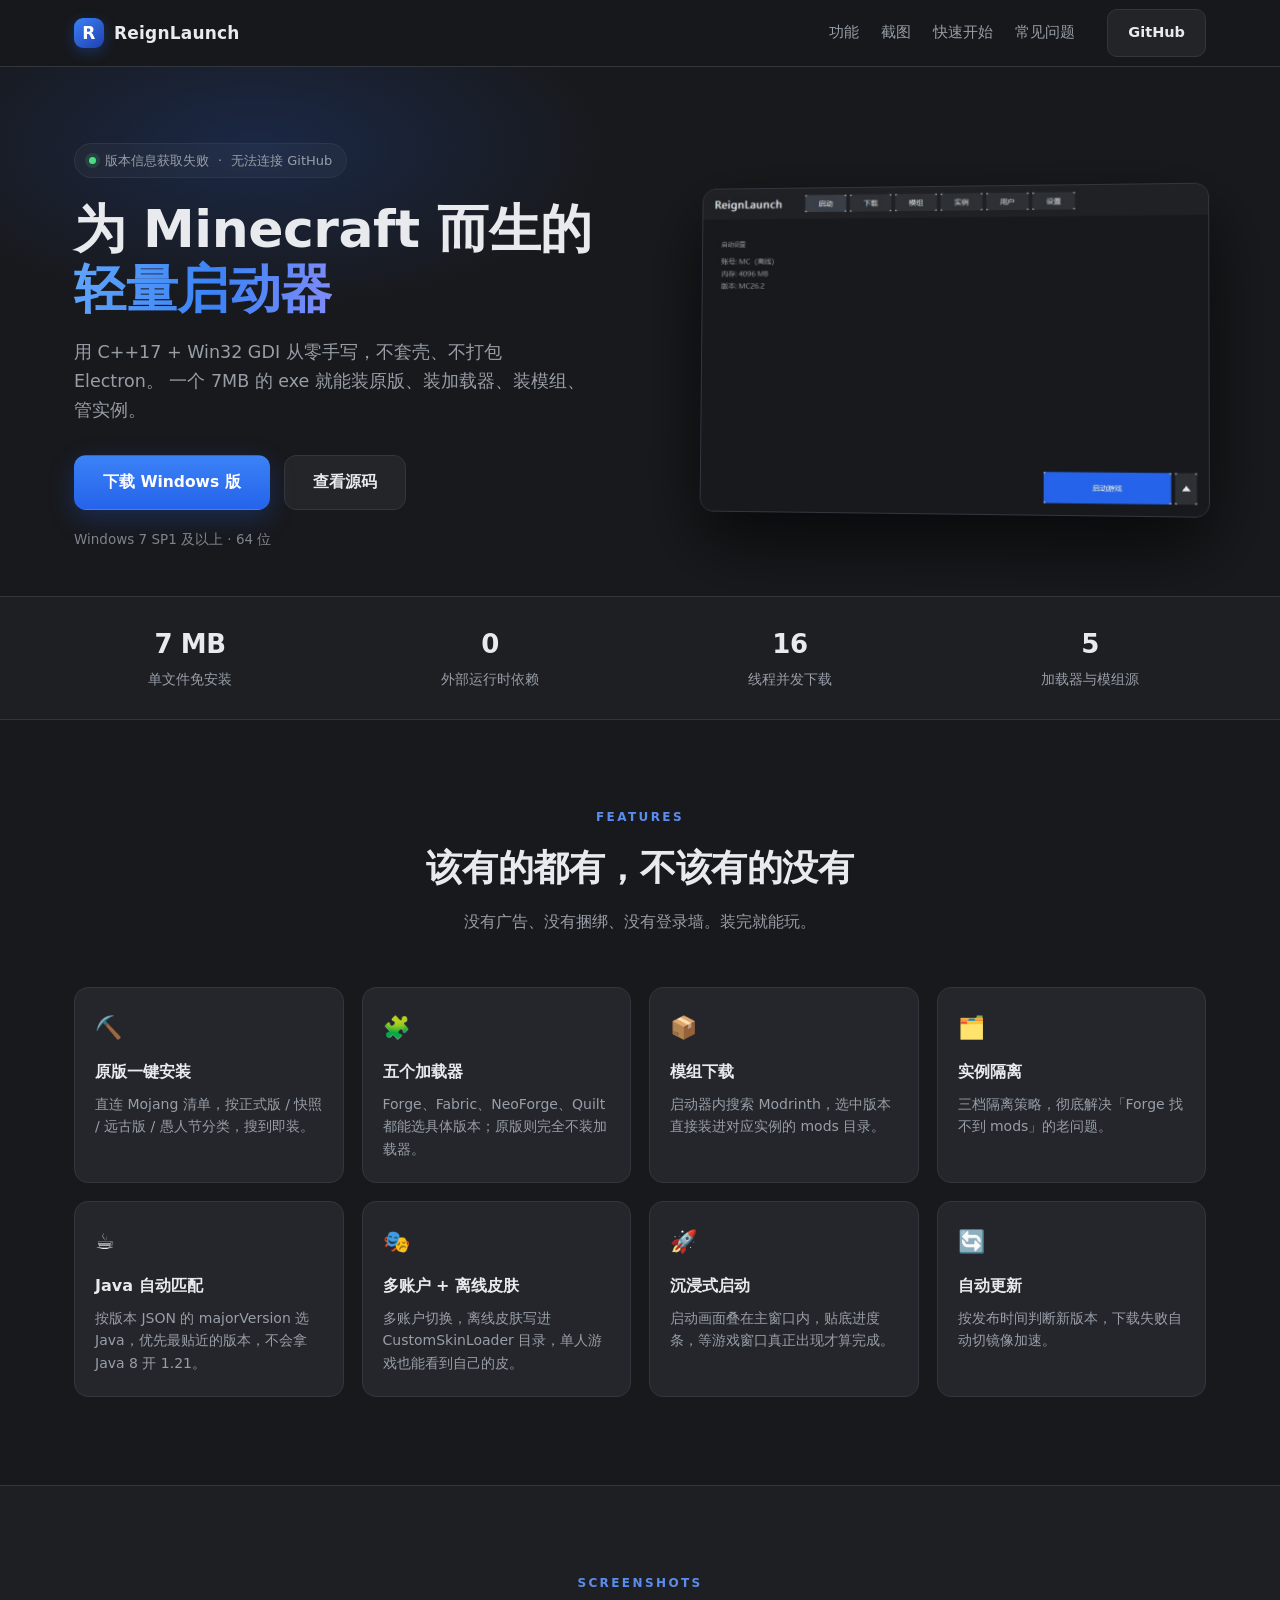
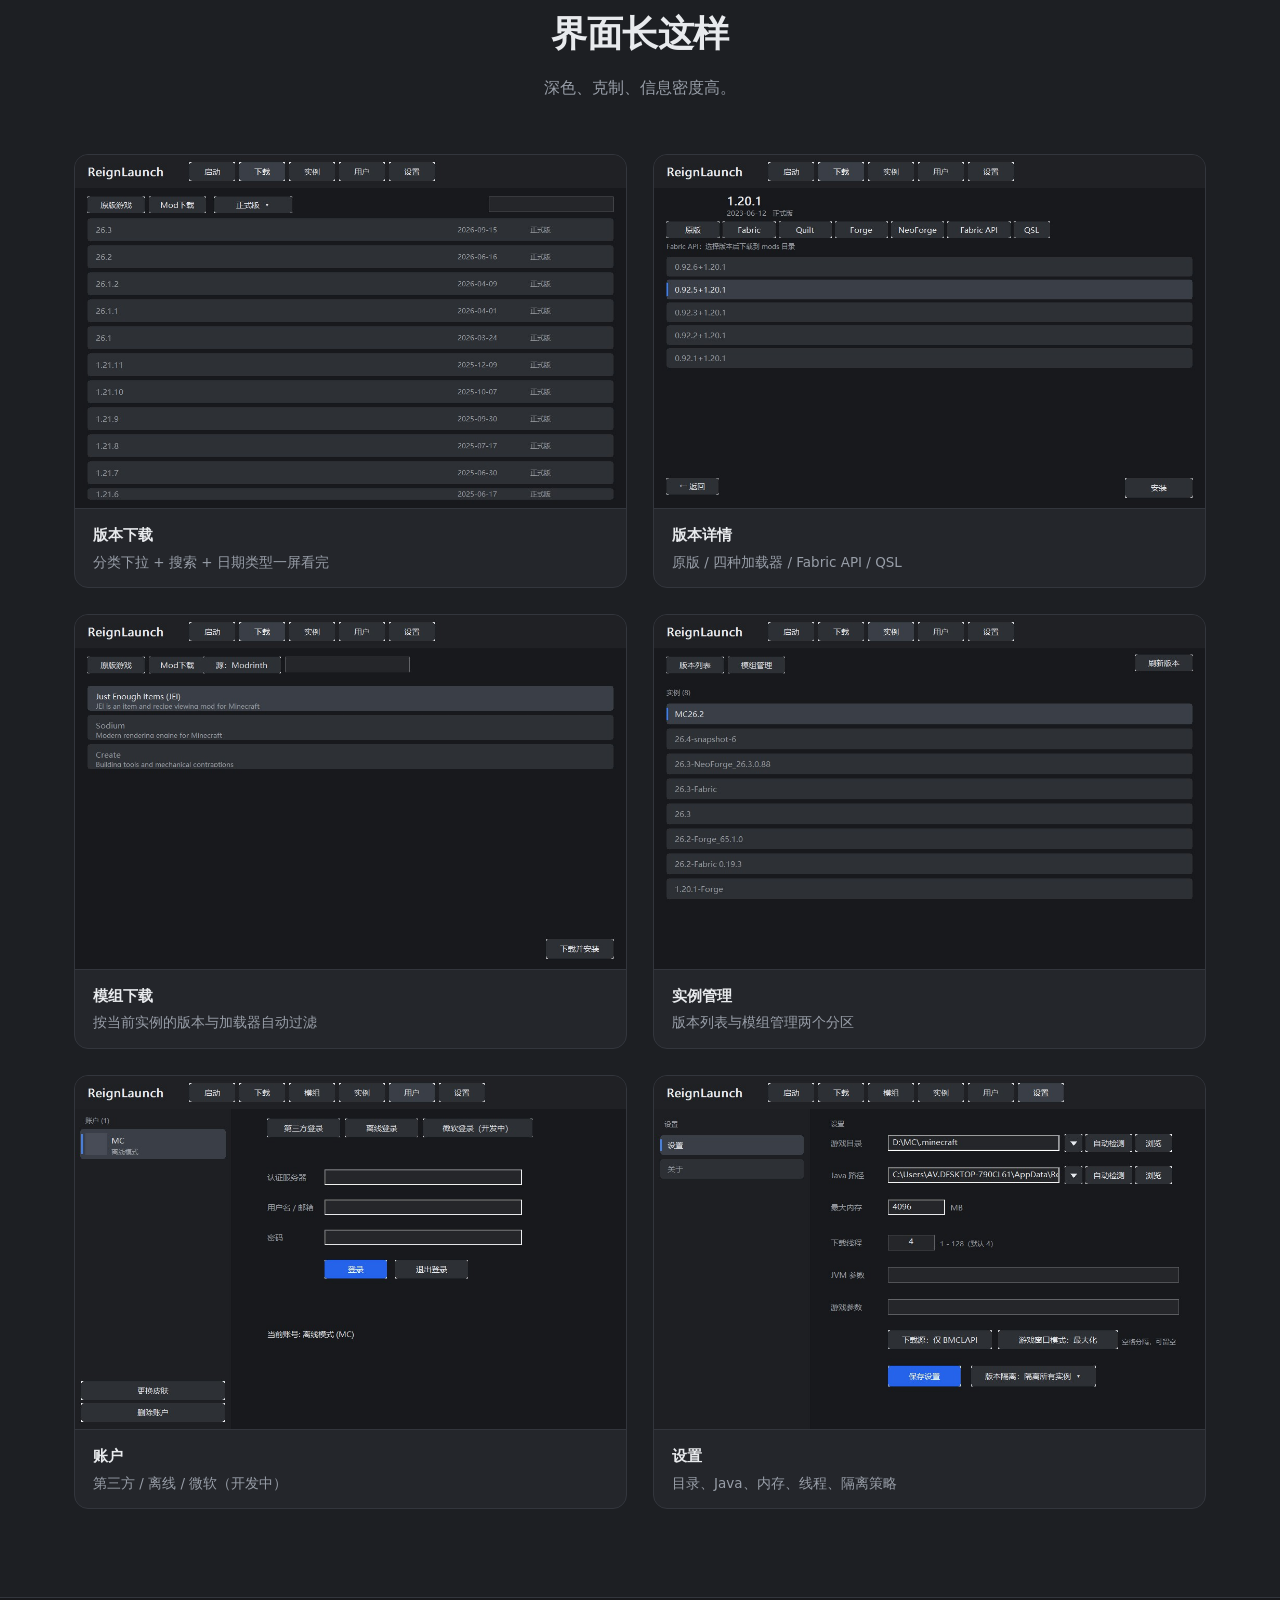
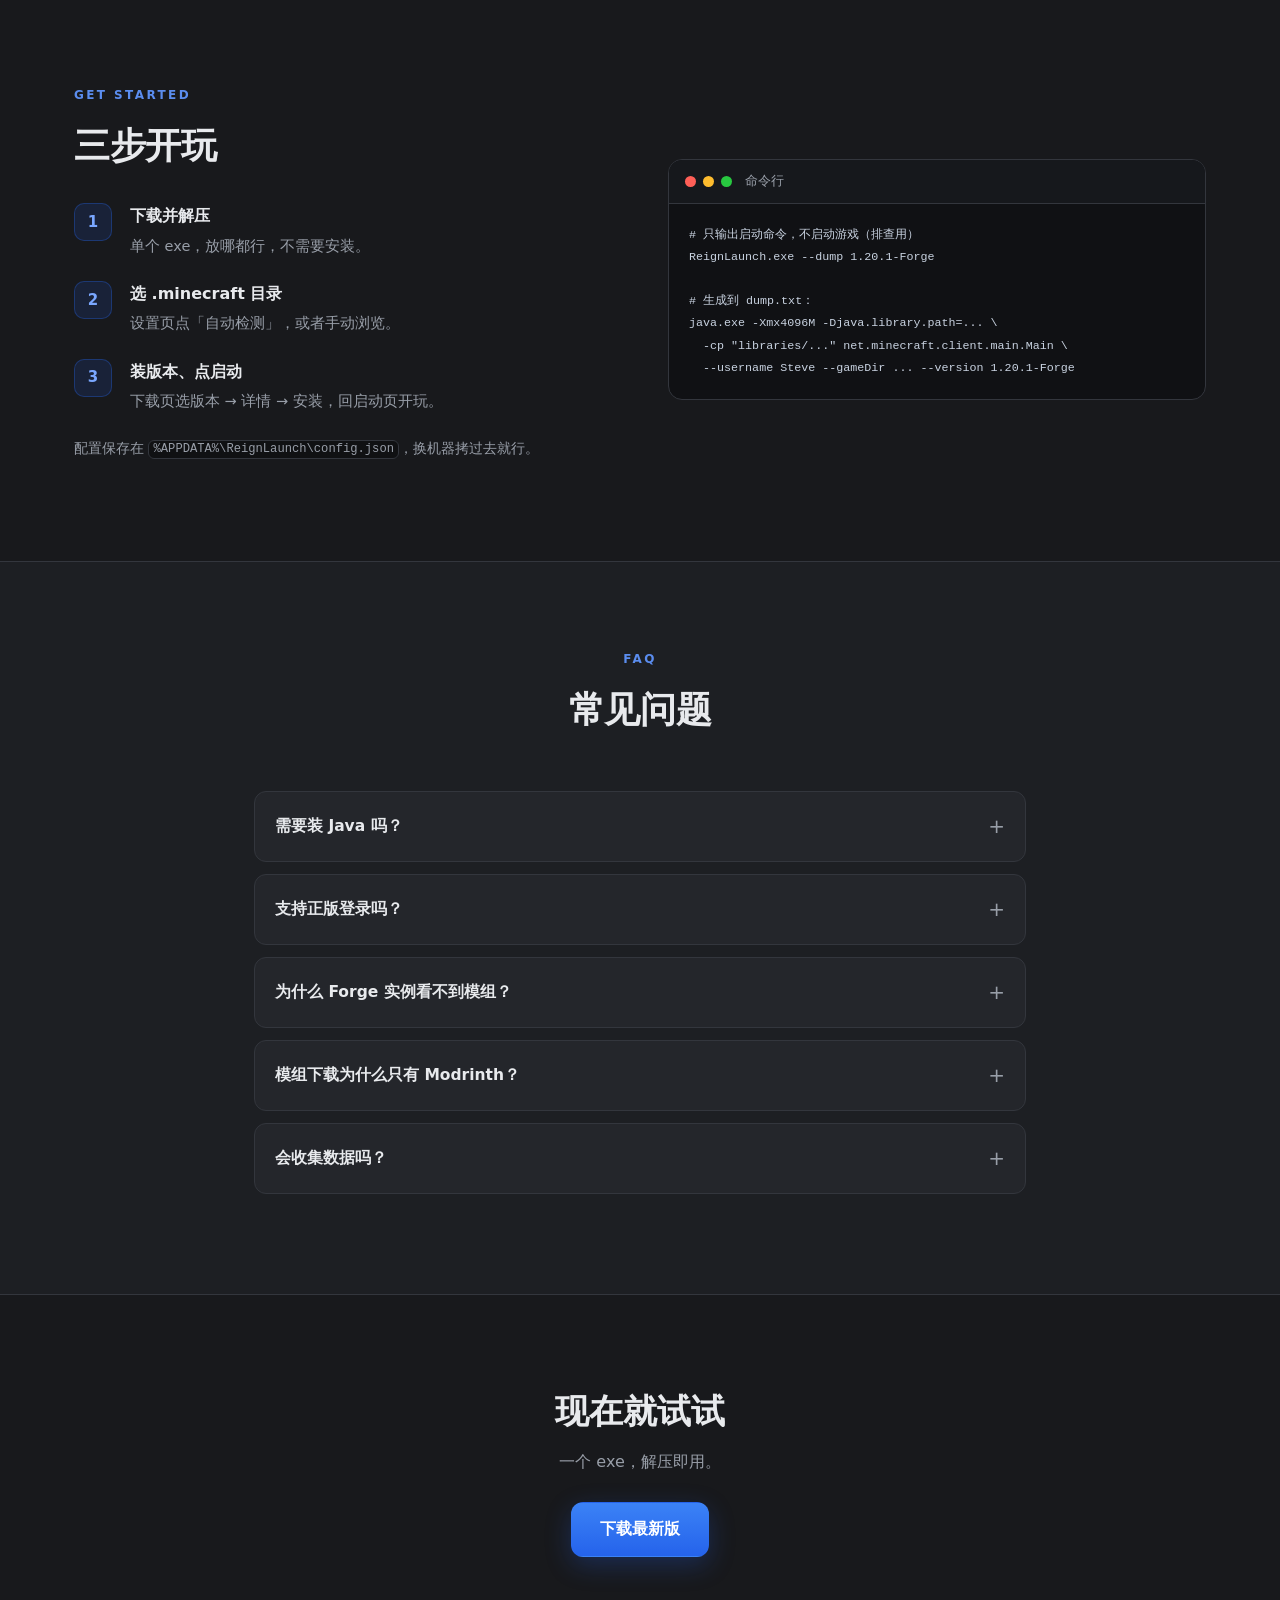
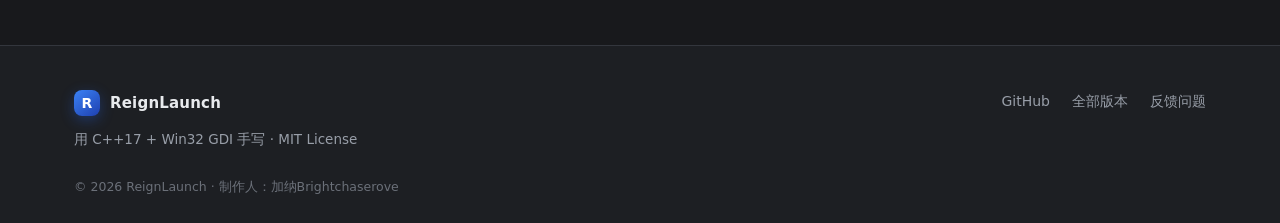
==== index.html @ 1f134ace "site: ReignLaunch official website (static)" ====
<!DOCTYPE html>
<html lang="zh-CN">
<head>
<meta charset="UTF-8">
<meta name="viewport" content="width=device-width, initial-scale=1.0">
<title>ReignLaunch — 轻量级 Minecraft 启动器</title>
<meta name="description" content="ReignLaunch 是用 C++17 + Win32 从零手写的 Minecraft 启动器：单文件、无运行时依赖，支持原版/加载器下载、模组下载与管理、多实例隔离。">
<meta name="theme-color" content="#18191c">
<meta property="og:title" content="ReignLaunch — 轻量级 Minecraft 启动器">
<meta property="og:description" content="单文件 7MB，无运行时依赖。原版/Forge/Fabric/NeoForge/Quilt 一键安装，模组直接在启动器里下载。">
<meta property="og:image" content="shots/ui_launch.jpg">
<meta property="og:type" content="website">
<link rel="icon" href="assets/favicon.svg" type="image/svg+xml">
<link rel="stylesheet" href="assets/style.css">
</head>
<body>

<header class="nav">
  <div class="wrap nav-inner">
    <a class="brand" href="#top">
      <span class="brand-mark">R</span>
      <span class="brand-text">ReignLaunch</span>
    </a>
    <nav class="nav-links">
      <a href="#features">功能</a>
      <a href="#shots">截图</a>
      <a href="#start">快速开始</a>
      <a href="#faq">常见问题</a>
    </nav>
    <a class="btn btn-ghost nav-github" href="https://github.com/ShadowForgekin/ReignLaunch" target="_blank" rel="noopener">GitHub</a>
  </div>
</header>

<main id="top">

  <!-- Hero -->
  <section class="hero">
    <div class="wrap hero-inner">
      <div class="hero-copy">
        <div class="pill"><span class="dot"></span> <span id="verTag">正在获取…</span> · <span id="verDate">版本来源 GitHub</span></div>
        <h1>为 Minecraft 而生的<br><em>轻量启动器</em></h1>
        <p class="lead">
          用 C++17 + Win32 GDI 从零手写，不套壳、不打包 Electron。
          一个 7MB 的 exe 就能装原版、装加载器、装模组、管实例。
        </p>
        <div class="cta">
          <a class="btn btn-primary btn-lg" id="dlBtn" role="button" tabindex="0">
            下载 Windows 版
          </a>
          <a class="btn btn-ghost btn-lg" href="https://github.com/ShadowForgekin/ReignLaunch" target="_blank" rel="noopener">
            查看源码
          </a>
        </div>
        <p class="meta" id="dlMeta">Windows 7 SP1 及以上 · 64 位 · 约 7MB</p>
        <p class="released" id="dlDate">发布于 —</p>

      </div>
      <div class="hero-art">
        <div class="shot-frame">
          <img src="shots/ui_launch.jpg" alt="ReignLaunch 启动页" loading="eager">
        </div>
      </div>
    </div>
  </section>

  <!-- 特性条 -->
  <section class="strip">
    <div class="wrap strip-inner">
      <div class="stat"><b>7 MB</b><span>单文件免安装</span></div>
      <div class="stat"><b>0</b><span>外部运行时依赖</span></div>
      <div class="stat"><b>16</b><span>线程并发下载</span></div>
      <div class="stat"><b>5</b><span>加载器与模组源</span></div>
    </div>
  </section>

  <!-- 功能 -->
  <section id="features" class="section">
    <div class="wrap">
      <header class="section-head">
        <p class="eyebrow">FEATURES</p>
        <h2>该有的都有，不该有的没有</h2>
        <p class="sub">没有广告、没有捆绑、没有登录墙。装完就能玩。</p>
      </header>

      <div class="grid">
        <article class="card">
          <div class="ico">⛏️</div>
          <h3>原版一键安装</h3>
          <p>直连 Mojang 清单，按正式版 / 快照 / 远古版 / 愚人节分类，搜到即装。</p>
        </article>
        <article class="card">
          <div class="ico">🧩</div>
          <h3>五个加载器</h3>
          <p>Forge、Fabric、NeoForge、Quilt 都能选具体版本；原版则完全不装加载器。</p>
        </article>
        <article class="card">
          <div class="ico">📦</div>
          <h3>模组下载</h3>
          <p>启动器内搜索 Modrinth，选中版本直接装进对应实例的 mods 目录。</p>
        </article>
        <article class="card">
          <div class="ico">🗂️</div>
          <h3>实例隔离</h3>
          <p>三档隔离策略，彻底解决「Forge 找不到 mods」的老问题。</p>
        </article>
        <article class="card">
          <div class="ico">☕</div>
          <h3>Java 自动匹配</h3>
          <p>按版本 JSON 的 majorVersion 选 Java，优先最贴近的版本，不会拿 Java 8 开 1.21。</p>
        </article>
        <article class="card">
          <div class="ico">🎭</div>
          <h3>多账户 + 离线皮肤</h3>
          <p>多账户切换，离线皮肤写进 CustomSkinLoader 目录，单人游戏也能看到自己的皮。</p>
        </article>
        <article class="card">
          <div class="ico">🚀</div>
          <h3>沉浸式启动</h3>
          <p>启动画面叠在主窗口内，贴底进度条，等游戏窗口真正出现才算完成。</p>
        </article>
        <article class="card">
          <div class="ico">🔄</div>
          <h3>自动更新</h3>
          <p>按发布时间判断新版本，下载失败自动切镜像加速。</p>
        </article>
      </div>
    </div>
  </section>

  <!-- 截图 -->
  <section id="shots" class="section section-alt">
    <div class="wrap">
      <header class="section-head">
        <p class="eyebrow">SCREENSHOTS</p>
        <h2>界面长这样</h2>
        <p class="sub">深色、克制、信息密度高。</p>
      </header>

      <div class="shots">
        <figure class="shot">
          <img src="shots/ui_download.jpg" alt="版本下载列表" loading="lazy">
          <figcaption><b>版本下载</b><span>分类下拉 + 搜索 + 日期类型一屏看完</span></figcaption>
        </figure>
        <figure class="shot">
          <img src="shots/ui_download_detail.jpg" alt="版本详情" loading="lazy">
          <figcaption><b>版本详情</b><span>原版 / 四种加载器 / Fabric API / QSL</span></figcaption>
        </figure>
        <figure class="shot">
          <img src="shots/ui_download_mod.jpg" alt="模组下载" loading="lazy">
          <figcaption><b>模组下载</b><span>按当前实例的版本与加载器自动过滤</span></figcaption>
        </figure>
        <figure class="shot">
          <img src="shots/ui_instances.jpg" alt="实例管理" loading="lazy">
          <figcaption><b>实例管理</b><span>版本列表与模组管理两个分区</span></figcaption>
        </figure>
        <figure class="shot">
          <img src="shots/ui_user.jpg" alt="账户页" loading="lazy">
          <figcaption><b>账户</b><span>第三方 / 离线 / 微软（开发中）</span></figcaption>
        </figure>
        <figure class="shot">
          <img src="shots/ui_settings.jpg" alt="设置页" loading="lazy">
          <figcaption><b>设置</b><span>目录、Java、内存、线程、隔离策略</span></figcaption>
        </figure>
      </div>
    </div>
  </section>

  <!-- 快速开始 -->
  <section id="start" class="section">
    <div class="wrap start-grid">
      <div>
        <header class="section-head left">
          <p class="eyebrow">GET STARTED</p>
          <h2>三步开玩</h2>
        </header>
        <ol class="steps">
          <li><b>下载并解压</b><span>单个 exe，放哪都行，不需要安装。</span></li>
          <li><b>选 .minecraft 目录</b><span>设置页点「自动检测」，或者手动浏览。</span></li>
          <li><b>装版本、点启动</b><span>下载页选版本 → 详情 → 安装，回启动页开玩。</span></li>
        </ol>
        <p class="note">配置保存在 <code>%APPDATA%\ReignLaunch\config.json</code>，换机器拷过去就行。</p>
      </div>
      <div class="code-card">
        <div class="code-head"><span class="dot r"></span><span class="dot y"></span><span class="dot g"></span><em>命令行</em></div>
        <pre><code># 只输出启动命令，不启动游戏（排查用）
ReignLaunch.exe --dump 1.20.1-Forge

# 生成到 dump.txt：
java.exe -Xmx4096M -Djava.library.path=... \
  -cp "libraries/..." net.minecraft.client.main.Main \
  --username Steve --gameDir ... --version 1.20.1-Forge</code></pre>
      </div>
    </div>
  </section>

  <!-- FAQ -->
  <section id="faq" class="section section-alt">
    <div class="wrap narrow">
      <header class="section-head">
        <p class="eyebrow">FAQ</p>
        <h2>常见问题</h2>
      </header>

      <details class="qa">
        <summary>需要装 Java 吗？</summary>
        <p>需要。启动器会按版本自动挑 Java，本机没有对应版本时会提示并给出 Adoptium 下载入口。</p>
      </details>
      <details class="qa">
        <summary>支持正版登录吗？</summary>
        <p>微软正版登录仍在开发中。目前支持离线账户和第三方 Yggdrasil（如 LittleSkin）。</p>
      </details>
      <details class="qa">
        <summary>为什么 Forge 实例看不到模组？</summary>
        <p>这是版本隔离问题。设置页把隔离策略改成「隔离所有实例」，模组就会被放到 <code>versions/&lt;实例&gt;/mods</code>，Forge 才读得到。</p>
      </details>
      <details class="qa">
        <summary>模组下载为什么只有 Modrinth？</summary>
        <p>CurseForge 官方接口需要 API Key。可以在 <code>config.json</code> 里填 <code>cfApiKey</code>，或填 <code>cfProxy</code> 指向自己的中转站。</p>
      </details>
      <details class="qa">
        <summary>会收集数据吗？</summary>
        <p>不会。启动器只在你主动检查更新和下载时访问网络，没有遥测。</p>
      </details>
    </div>
  </section>

  <!-- 底部 CTA -->
  <section class="final">
    <div class="wrap final-inner">
      <h2>现在就试试</h2>
      <p>一个 exe，解压即用。</p>
      <a class="btn btn-primary btn-lg" id="dlBtn2" role="button" tabindex="0">下载最新版</a>
    </div>
  </section>

</main>

<footer class="foot">
  <div class="wrap foot-inner">
    <div>
      <div class="brand small"><span class="brand-mark">R</span><span class="brand-text">ReignLaunch</span></div>
      <p class="foot-note">用 C++17 + Win32 GDI 手写 · MIT License</p>
    </div>
    <div class="foot-links">
      <a href="https://github.com/ShadowForgekin/ReignLaunch" target="_blank" rel="noopener">GitHub</a>
      <a href="https://github.com/ShadowForgekin/ReignLaunch/releases" target="_blank" rel="noopener">全部版本</a>
      <a href="https://github.com/ShadowForgekin/ReignLaunch/issues" target="_blank" rel="noopener">反馈问题</a>
    </div>
  </div>
  <div class="wrap"><p class="copy">© <span id="year"></span> ReignLaunch · 制作人：加纳Brightchaserove</p></div>
</footer>

<script src="assets/app.js" defer></script>
</body>
</html>
---- assets/style.css ----
/* ReignLaunch 官网 — 深色主题，配色与启动器一致 */
:root{
  --bg:#18191c;
  --bg-alt:#1d1f23;
  --card:#24262b;
  --card-hi:#2b2e34;
  --line:#33363d;
  --text:#e8eaed;
  --dim:#989ea8;
  --accent:#3b82f6;
  --accent-2:#2563eb;
  --ok:#4ade80;
  --radius:14px;
  --wrap:1180px;
}

*{box-sizing:border-box}
html{scroll-behavior:smooth}
body{
  margin:0;
  background:var(--bg);
  color:var(--text);
  font:16px/1.65 "Segoe UI","Microsoft YaHei",system-ui,-apple-system,sans-serif;
  -webkit-font-smoothing:antialiased;
}
img{max-width:100%;display:block}
a{color:inherit;text-decoration:none}
code{font-family:"Cascadia Code",Consolas,monospace;font-size:.9em;
  background:#00000055;border:1px solid var(--line);border-radius:6px;padding:.1em .35em}

.wrap{max-width:var(--wrap);margin:0 auto;padding:0 24px}

/* ---------- 导航 ---------- */
.nav{
  position:sticky;top:0;z-index:50;
  background:rgba(24,25,28,.82);
  backdrop-filter:saturate(160%) blur(12px);
  border-bottom:1px solid var(--line);
}
.nav-inner{display:flex;align-items:center;gap:28px;height:66px}
.brand{display:flex;align-items:center;gap:10px;font-weight:700;letter-spacing:.2px}
.brand-mark{
  width:30px;height:30px;border-radius:9px;display:grid;place-items:center;
  background:linear-gradient(140deg,var(--accent),#1e40af);
  font-weight:800;font-size:17px;color:#fff;
  box-shadow:0 4px 14px #2563eb55;
}
.brand-text{font-size:17px}
.brand.small .brand-mark{width:26px;height:26px;font-size:14px;border-radius:8px}
.brand.small .brand-text{font-size:15px}

.nav-links{display:flex;gap:22px;margin-left:auto;font-size:14.5px;color:var(--dim)}
.nav-links a:hover{color:var(--text)}
.nav-github{margin-left:4px}

/* ---------- 按钮 ---------- */
.btn{
  display:inline-flex;align-items:center;justify-content:center;gap:8px;
  border-radius:10px;padding:11px 20px;font-size:14.5px;font-weight:600;
  border:1px solid transparent;transition:.16s ease;white-space:nowrap;
}
.btn-lg{padding:14px 28px;font-size:15.5px;border-radius:12px}
.btn-primary{
  background:linear-gradient(180deg,var(--accent),var(--accent-2));
  color:#fff;box-shadow:0 8px 26px #2563eb44;
}
.btn-primary:hover{filter:brightness(1.08);transform:translateY(-1px)}
.btn-ghost{background:#ffffff0d;border-color:var(--line);color:var(--text)}
.btn-ghost:hover{background:#ffffff17;border-color:#4a4f58}

/* ---------- Hero ---------- */
.hero{padding:76px 0 40px;position:relative;overflow:hidden}
.hero::before{
  content:"";position:absolute;inset:-30% 40% 40% -20%;
  background:radial-gradient(closest-side,#2563eb33,transparent 70%);
  pointer-events:none;
}
.hero-inner{display:grid;grid-template-columns:1.05fr .95fr;gap:56px;align-items:center;position:relative}
.pill{
  display:inline-flex;align-items:center;gap:9px;font-size:13px;color:var(--dim);
  border:1px solid var(--line);background:#ffffff08;border-radius:999px;padding:6px 14px;margin-bottom:22px;
}
.pill .dot{width:7px;height:7px;border-radius:50%;background:var(--ok);box-shadow:0 0 0 4px #4ade8022}
.hero h1{font-size:52px;line-height:1.15;margin:0 0 18px;letter-spacing:-.5px}
.hero h1 em{
  font-style:normal;
  background:linear-gradient(100deg,#60a5fa,#3b82f6 55%,#818cf8);
  -webkit-background-clip:text;background-clip:text;color:transparent;
}
.lead{color:var(--dim);font-size:17.5px;max-width:520px;margin:0 0 30px}
.cta{display:flex;gap:14px;flex-wrap:wrap}
.meta{color:#7e848e;font-size:13.5px;margin:18px 0 0}

.hero-art{position:relative}
.shot-frame{
  border-radius:var(--radius);overflow:hidden;border:1px solid var(--line);
  background:var(--card);box-shadow:0 30px 70px #000000aa, 0 0 0 1px #ffffff08 inset;
  transform:perspective(1400px) rotateY(-6deg) rotateX(2deg);
}
.shot-frame img{width:100%}

/* ---------- 特性条 ---------- */
.strip{border-top:1px solid var(--line);border-bottom:1px solid var(--line);background:var(--bg-alt)}
.strip-inner{display:grid;grid-template-columns:repeat(4,1fr);gap:20px;padding:26px 0}
.stat{text-align:center}
.stat b{display:block;font-size:26px;letter-spacing:-.4px}
.stat span{color:var(--dim);font-size:13.5px}

/* ---------- 通用区块 ---------- */
.section{padding:88px 0}
.section-alt{background:var(--bg-alt);border-top:1px solid var(--line);border-bottom:1px solid var(--line)}
.section-head{text-align:center;margin-bottom:52px}
.section-head.left{text-align:left;margin-bottom:28px}
.eyebrow{
  margin:0 0 10px;font-size:12px;letter-spacing:2.4px;color:#5b8def;font-weight:700;
}
.section-head h2{font-size:36px;margin:0 0 12px;letter-spacing:-.4px}
.sub{color:var(--dim);margin:0;font-size:16px}
.narrow{max-width:820px}

/* ---------- 功能卡 ---------- */
.grid{display:grid;grid-template-columns:repeat(4,1fr);gap:18px}
.card{
  background:var(--card);border:1px solid var(--line);border-radius:var(--radius);
  padding:22px 20px;transition:.18s ease;
}
.card:hover{background:var(--card-hi);border-color:#454a54;transform:translateY(-2px)}
.card .ico{font-size:22px;margin-bottom:12px}
.card h3{margin:0 0 8px;font-size:16px}
.card p{margin:0;color:var(--dim);font-size:14px;line-height:1.6}

/* ---------- 截图 ---------- */
.shots{display:grid;grid-template-columns:repeat(2,1fr);gap:26px}
.shot{margin:0;background:var(--card);border:1px solid var(--line);border-radius:var(--radius);overflow:hidden}
.shot img{width:100%;border-bottom:1px solid var(--line)}
.shot figcaption{padding:14px 18px;display:flex;flex-direction:column;gap:3px}
.shot figcaption b{font-size:15px}
.shot figcaption span{color:var(--dim);font-size:13.5px}

/* ---------- 快速开始 ---------- */
.start-grid{display:grid;grid-template-columns:1fr 1fr;gap:56px;align-items:center}
.steps{list-style:none;counter-reset:s;padding:0;margin:0 0 22px}
.steps li{
  counter-increment:s;position:relative;padding-left:56px;margin-bottom:22px;
}
.steps li::before{
  content:counter(s);position:absolute;left:0;top:0;
  width:36px;height:36px;border-radius:10px;display:grid;place-items:center;
  background:#2563eb22;border:1px solid #2563eb55;color:#7aa7ff;font-weight:700;font-size:15px;
}
.steps b{display:block;font-size:16px;margin-bottom:3px}
.steps span{color:var(--dim);font-size:14.5px}
.note{color:var(--dim);font-size:13.5px}

.code-card{background:#101114;border:1px solid var(--line);border-radius:var(--radius);overflow:hidden}
.code-head{
  display:flex;align-items:center;gap:7px;padding:11px 16px;border-bottom:1px solid var(--line);
  background:#16181c;
}
.code-head em{color:var(--dim);font-style:normal;font-size:12.5px;margin-left:6px}
.dot{width:11px;height:11px;border-radius:50%;display:inline-block}
.dot.r{background:#ff5f57}.dot.y{background:#febc2e}.dot.g{background:#28c840}
.code-card pre{margin:0;padding:20px;overflow:auto;font-size:13px;line-height:1.7}
.code-card code{background:none;border:0;padding:0;color:#c8d2e0}

/* ---------- FAQ ---------- */
.qa{
  background:var(--card);border:1px solid var(--line);border-radius:12px;
  padding:0 20px;margin-bottom:12px;
}
.qa summary{
  cursor:pointer;padding:18px 0;font-weight:600;font-size:15.5px;list-style:none;
  display:flex;align-items:center;justify-content:space-between;
}
.qa summary::-webkit-details-marker{display:none}
.qa summary::after{content:"+";color:var(--dim);font-size:20px;font-weight:400}
.qa[open] summary::after{content:"−"}
.qa p{margin:0;padding:0 0 18px;color:var(--dim);font-size:14.5px}

/* ---------- 结尾 CTA ---------- */
.final{padding:88px 0;text-align:center}
.final-inner h2{font-size:34px;margin:0 0 10px}
.final-inner p{color:var(--dim);margin:0 0 26px}

/* ---------- 页脚 ---------- */
.foot{border-top:1px solid var(--line);background:var(--bg-alt);padding:44px 0 26px}
.foot-inner{display:flex;justify-content:space-between;gap:24px;flex-wrap:wrap;align-items:flex-start}
.foot-note{color:var(--dim);font-size:13.5px;margin:12px 0 0}
.foot-links{display:flex;gap:22px;font-size:14px;color:var(--dim)}
.foot-links a:hover{color:var(--text)}
.copy{color:#6b7079;font-size:12.5px;margin:26px 0 0}

/* ---------- 响应式 ---------- */
@media (max-width:980px){
  .hero-inner{grid-template-columns:1fr;gap:38px}
  .hero h1{font-size:40px}
  .grid{grid-template-columns:repeat(2,1fr)}
  .start-grid{grid-template-columns:1fr;gap:34px}
  .shots{grid-template-columns:1fr}
  .strip-inner{grid-template-columns:repeat(2,1fr);gap:26px}
  .nav-links{display:none}
}
@media (max-width:560px){
  .hero{padding:48px 0 24px}
  .hero h1{font-size:32px}
  .grid{grid-template-columns:1fr}
  .section{padding:60px 0}
  .section-head h2{font-size:27px}
  .final-inner h2{font-size:26px}
  .cta{flex-direction:column;align-items:stretch}
  .btn-lg{width:100%}
}

/* 下载线路 */
.routes{margin:10px 0 0;color:#7e848e;font-size:13px;display:flex;gap:12px;flex-wrap:wrap;align-items:center}
.routes span{color:#6b7079}
.routes a{color:#7aa7ff;border-bottom:1px dashed #3b82f655;padding-bottom:1px}
.routes a:hover{color:#a9c6ff;border-bottom-color:#7aa7ff}
.routes a.active{color:#4ade80;border-bottom-color:#4ade8055}
/* 发布时间 */
.released{margin:6px 0 0;color:#6b7079;font-size:13px}
.released b{color:#98a2b3;font-weight:600}
/* 无 href 的按钮 */
.btn[role="button"]{cursor:pointer;user-select:none}
.btn[role="button"]:focus-visible{outline:2px solid #3b82f6;outline-offset:2px}
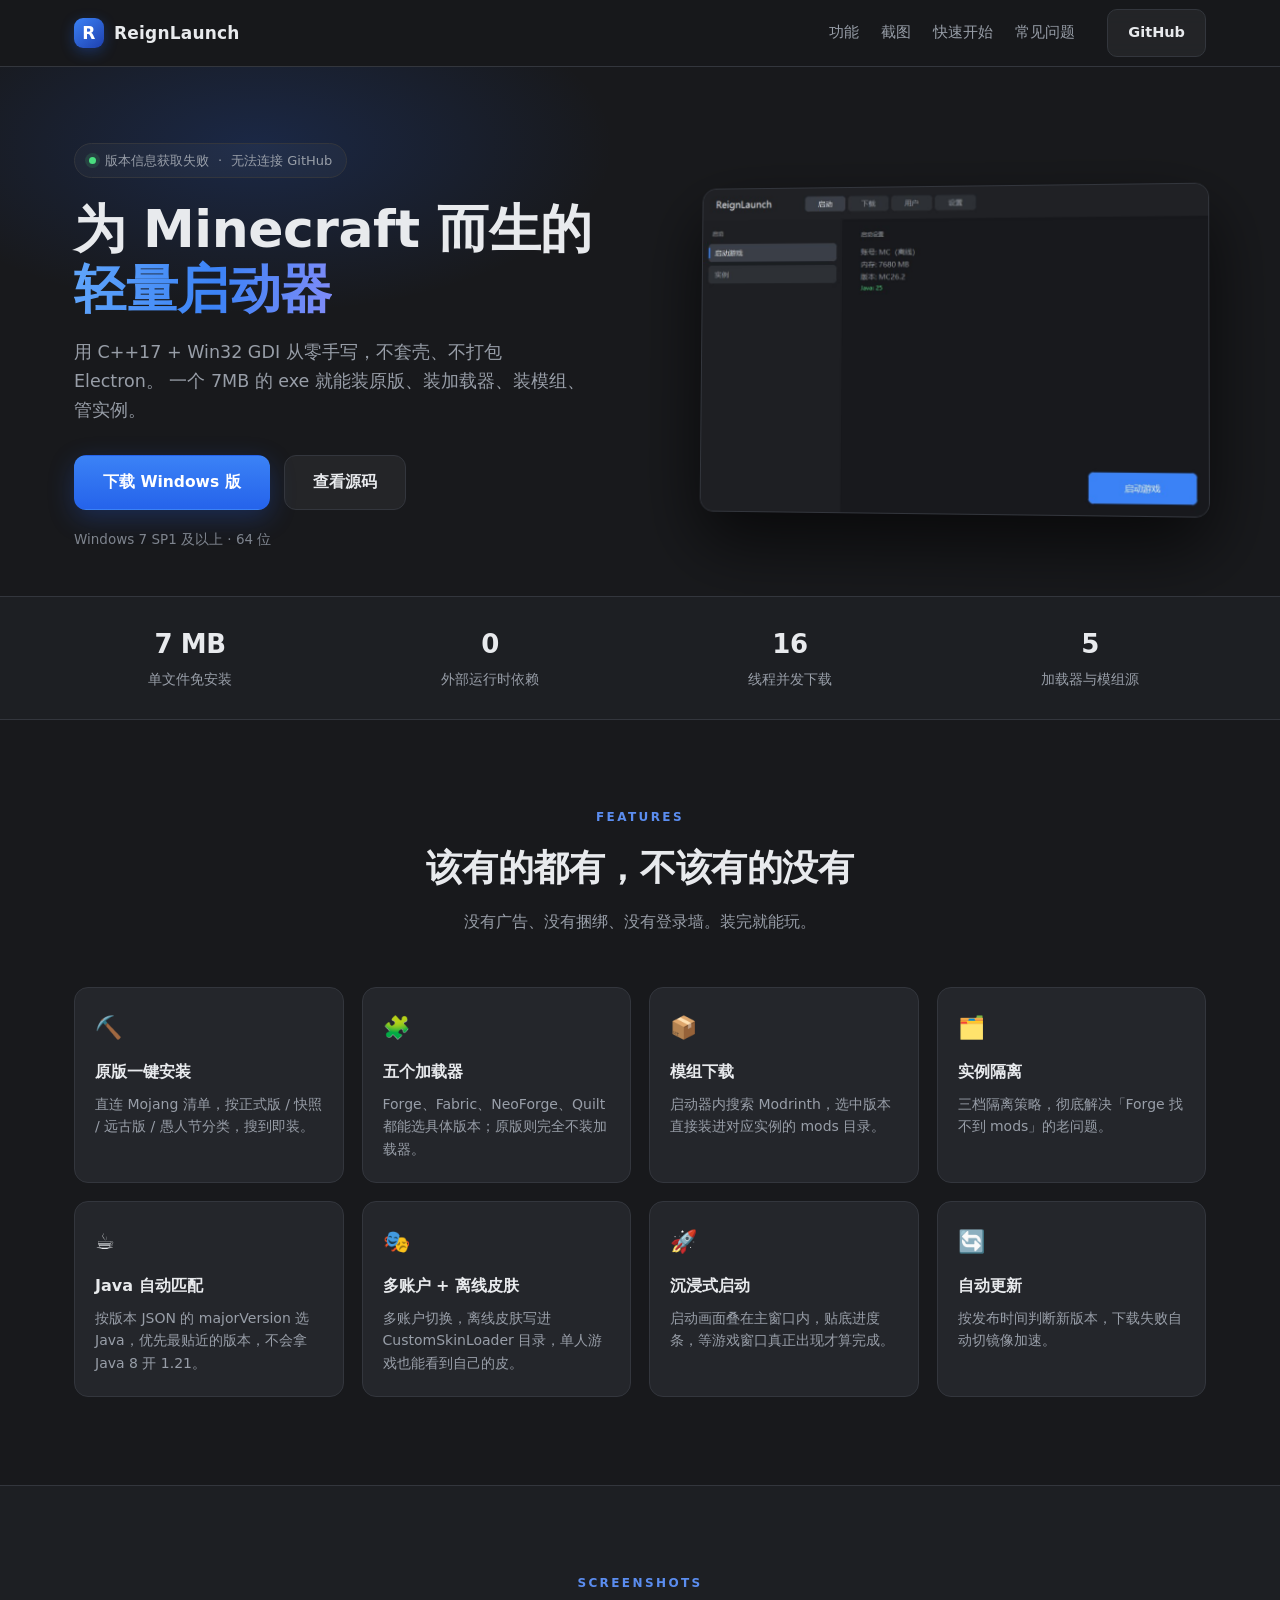
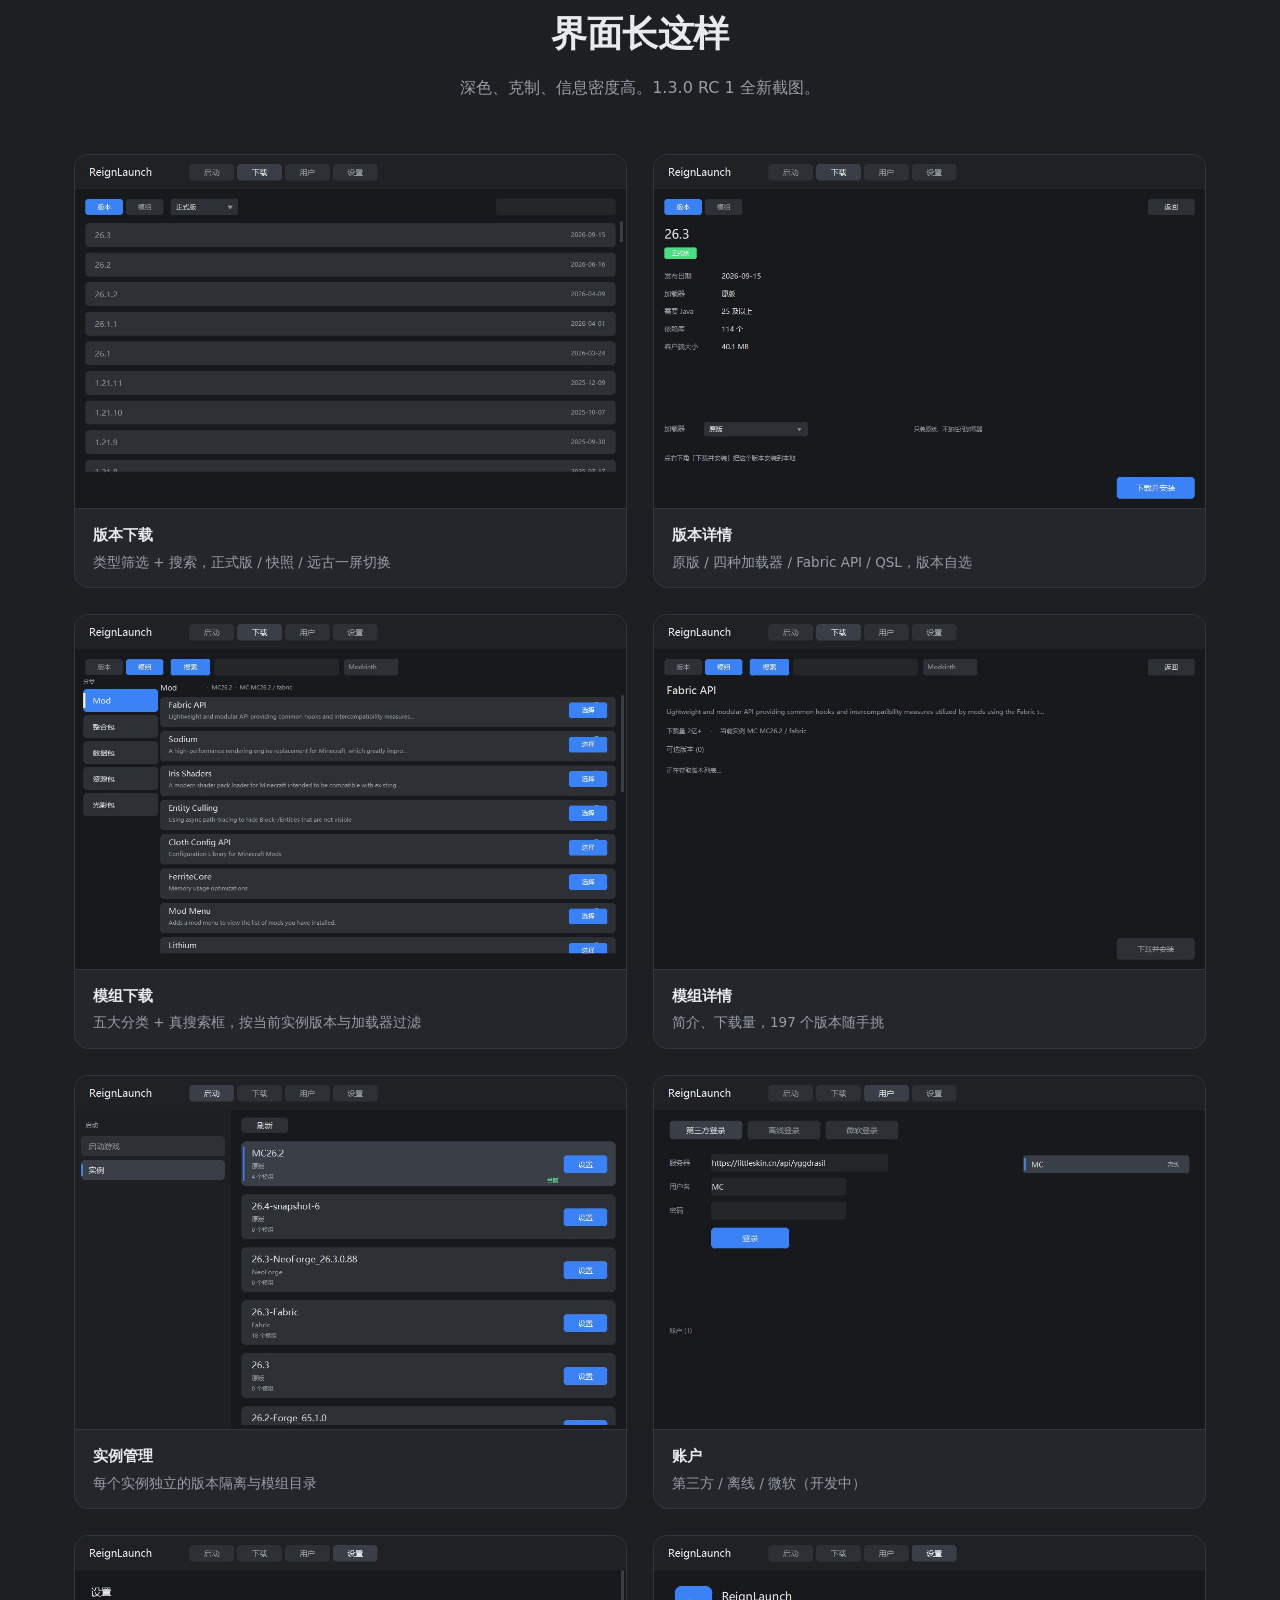
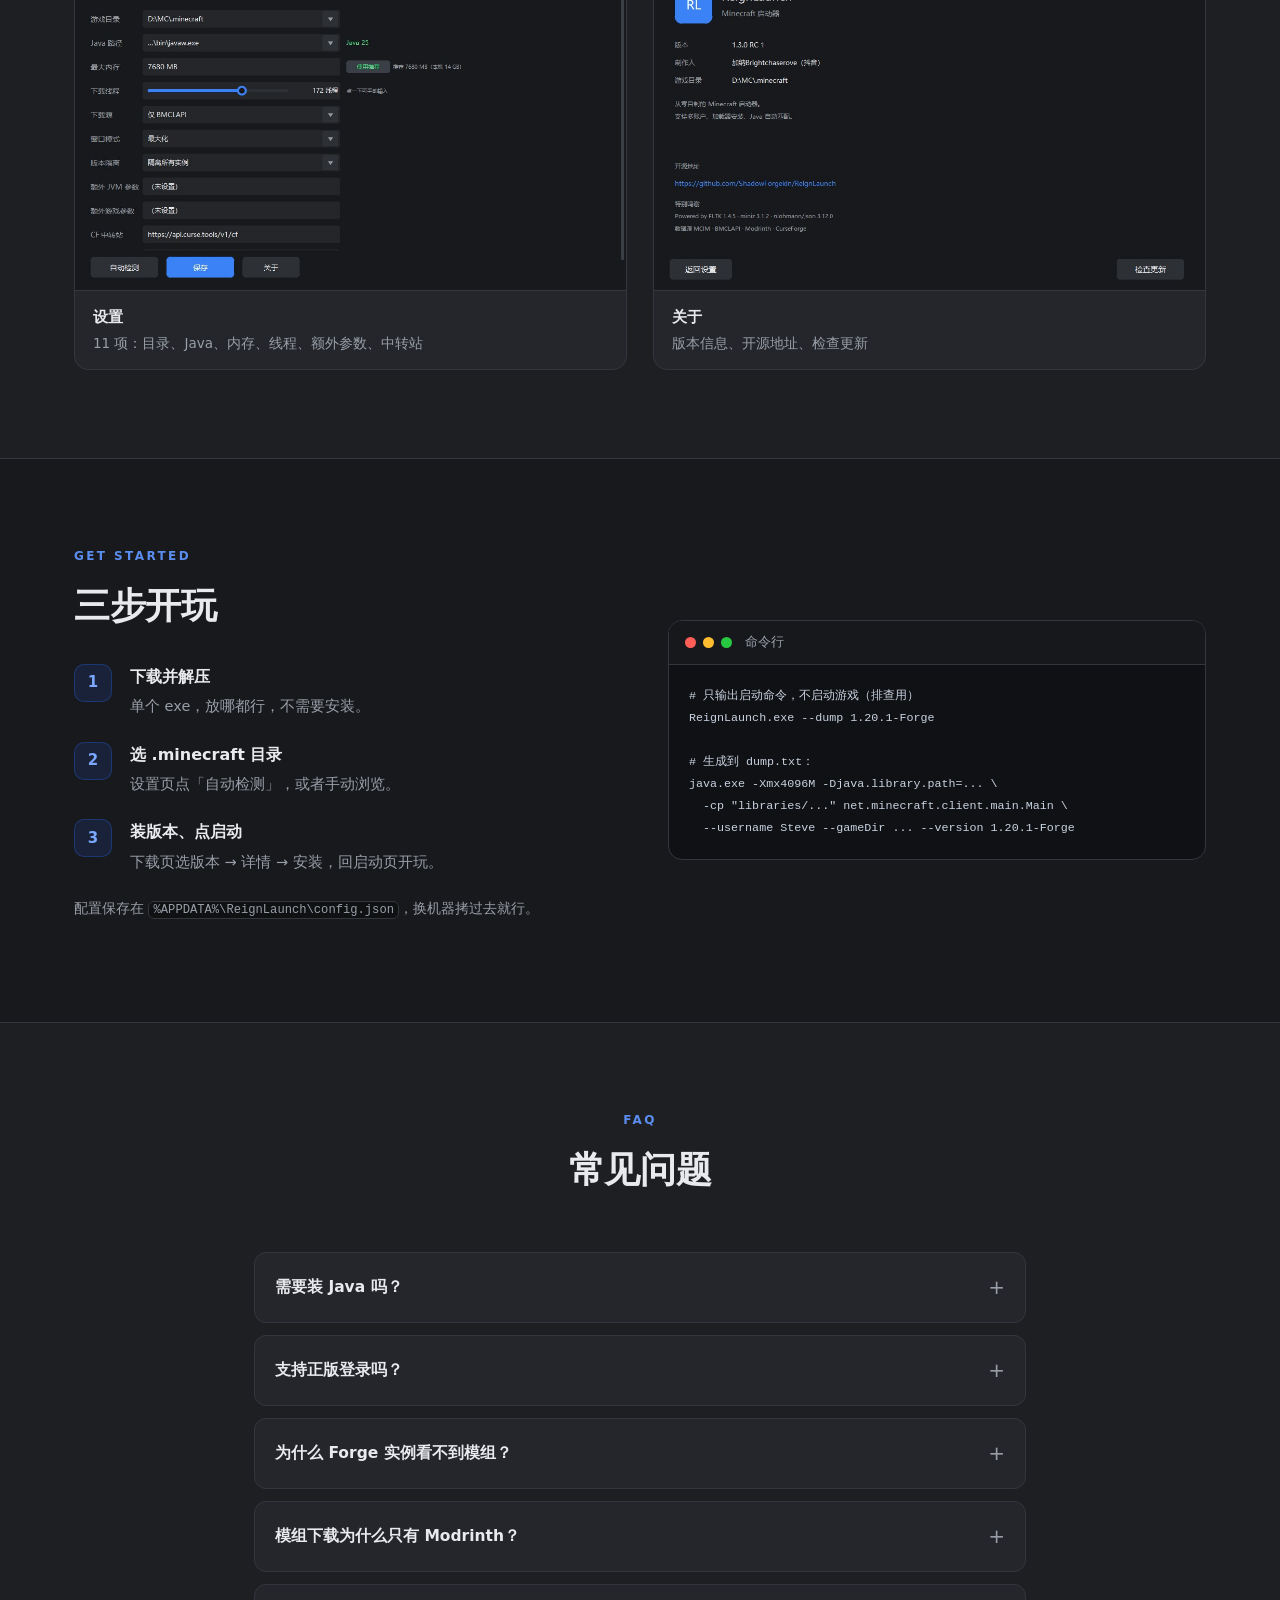
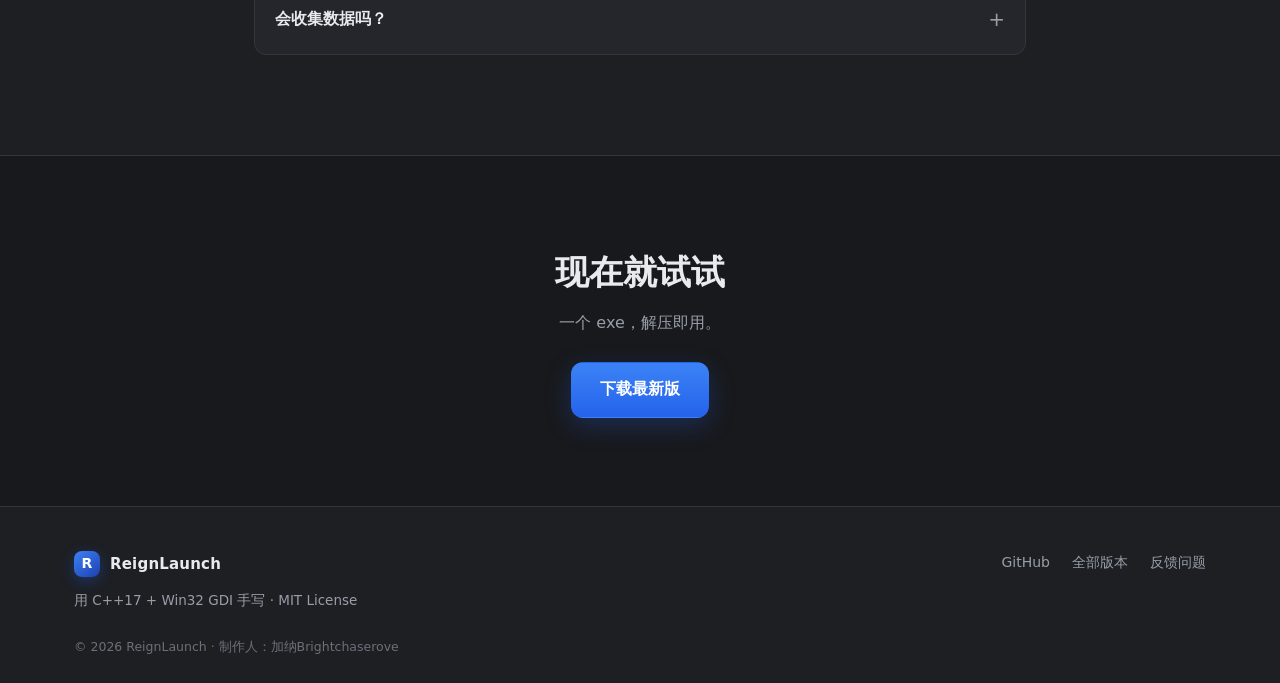
==== commit 1902ecac: "site: 1.3.0 RC 1 新截图 + 模组详情/关于页" ====
--- a/index.html
+++ b/index.html
@@ -133,25 +133,29 @@
       <header class="section-head">
         <p class="eyebrow">SCREENSHOTS</p>
         <h2>界面长这样</h2>
-        <p class="sub">深色、克制、信息密度高。</p>
+        <p class="sub">深色、克制、信息密度高。1.3.0 RC 1 全新截图。</p>
       </header>
 
       <div class="shots">
         <figure class="shot">
           <img src="shots/ui_download.jpg" alt="版本下载列表" loading="lazy">
-          <figcaption><b>版本下载</b><span>分类下拉 + 搜索 + 日期类型一屏看完</span></figcaption>
+          <figcaption><b>版本下载</b><span>类型筛选 + 搜索，正式版 / 快照 / 远古一屏切换</span></figcaption>
         </figure>
         <figure class="shot">
           <img src="shots/ui_download_detail.jpg" alt="版本详情" loading="lazy">
-          <figcaption><b>版本详情</b><span>原版 / 四种加载器 / Fabric API / QSL</span></figcaption>
+          <figcaption><b>版本详情</b><span>原版 / 四种加载器 / Fabric API / QSL，版本自选</span></figcaption>
         </figure>
         <figure class="shot">
           <img src="shots/ui_download_mod.jpg" alt="模组下载" loading="lazy">
-          <figcaption><b>模组下载</b><span>按当前实例的版本与加载器自动过滤</span></figcaption>
+          <figcaption><b>模组下载</b><span>五大分类 + 真搜索框，按当前实例版本与加载器过滤</span></figcaption>
+        </figure>
+        <figure class="shot">
+          <img src="shots/ui_mod_detail.jpg" alt="模组详情" loading="lazy">
+          <figcaption><b>模组详情</b><span>简介、下载量，197 个版本随手挑</span></figcaption>
         </figure>
         <figure class="shot">
           <img src="shots/ui_instances.jpg" alt="实例管理" loading="lazy">
-          <figcaption><b>实例管理</b><span>版本列表与模组管理两个分区</span></figcaption>
+          <figcaption><b>实例管理</b><span>每个实例独立的版本隔离与模组目录</span></figcaption>
         </figure>
         <figure class="shot">
           <img src="shots/ui_user.jpg" alt="账户页" loading="lazy">
@@ -159,8 +163,13 @@
         </figure>
         <figure class="shot">
           <img src="shots/ui_settings.jpg" alt="设置页" loading="lazy">
-          <figcaption><b>设置</b><span>目录、Java、内存、线程、隔离策略</span></figcaption>
-        </figure>
+          <figcaption><b>设置</b><span>11 项：目录、Java、内存、线程、额外参数、中转站</span></figcaption>
+        </figure>
+        <figure class="shot">
+          <img src="shots/ui_about.jpg" alt="关于页" loading="lazy">
+          <figcaption><b>关于</b><span>版本信息、开源地址、检查更新</span></figcaption>
+        </figure>
+      </div>
       </div>
     </div>
   </section>
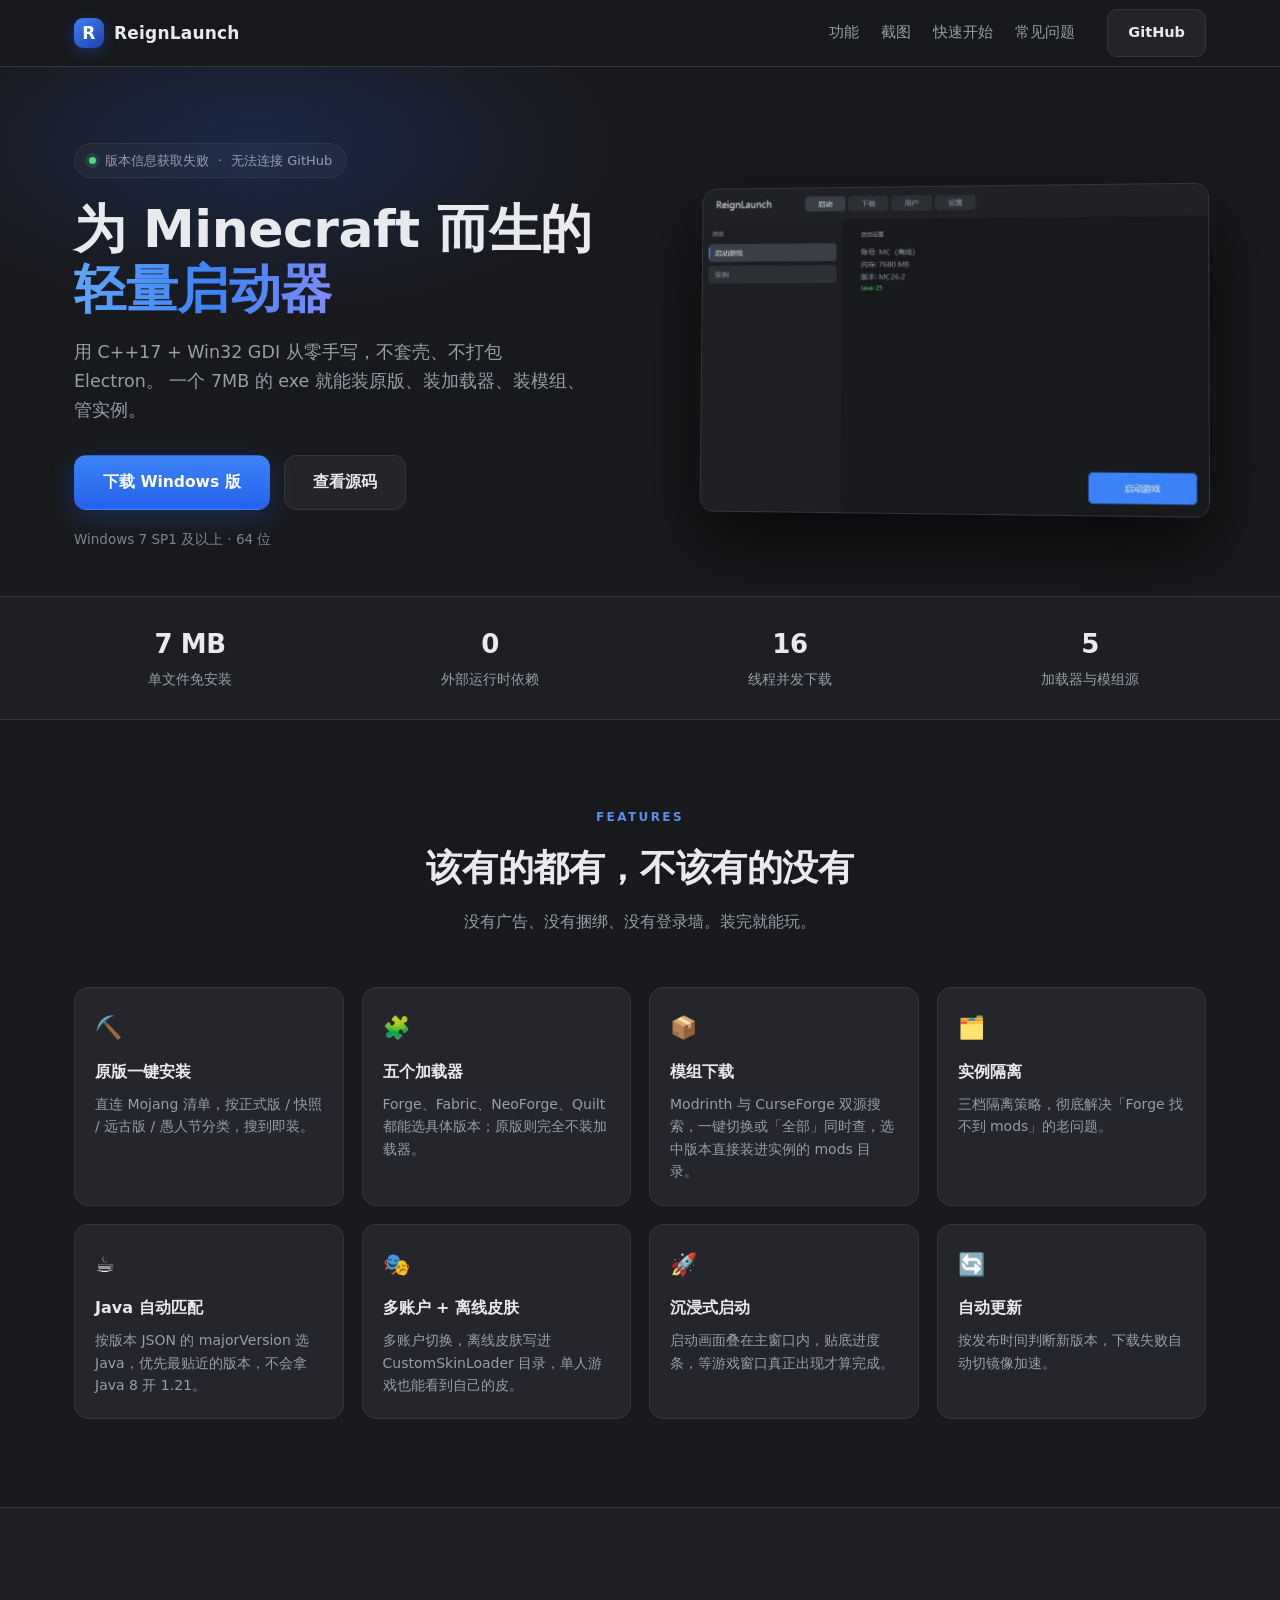
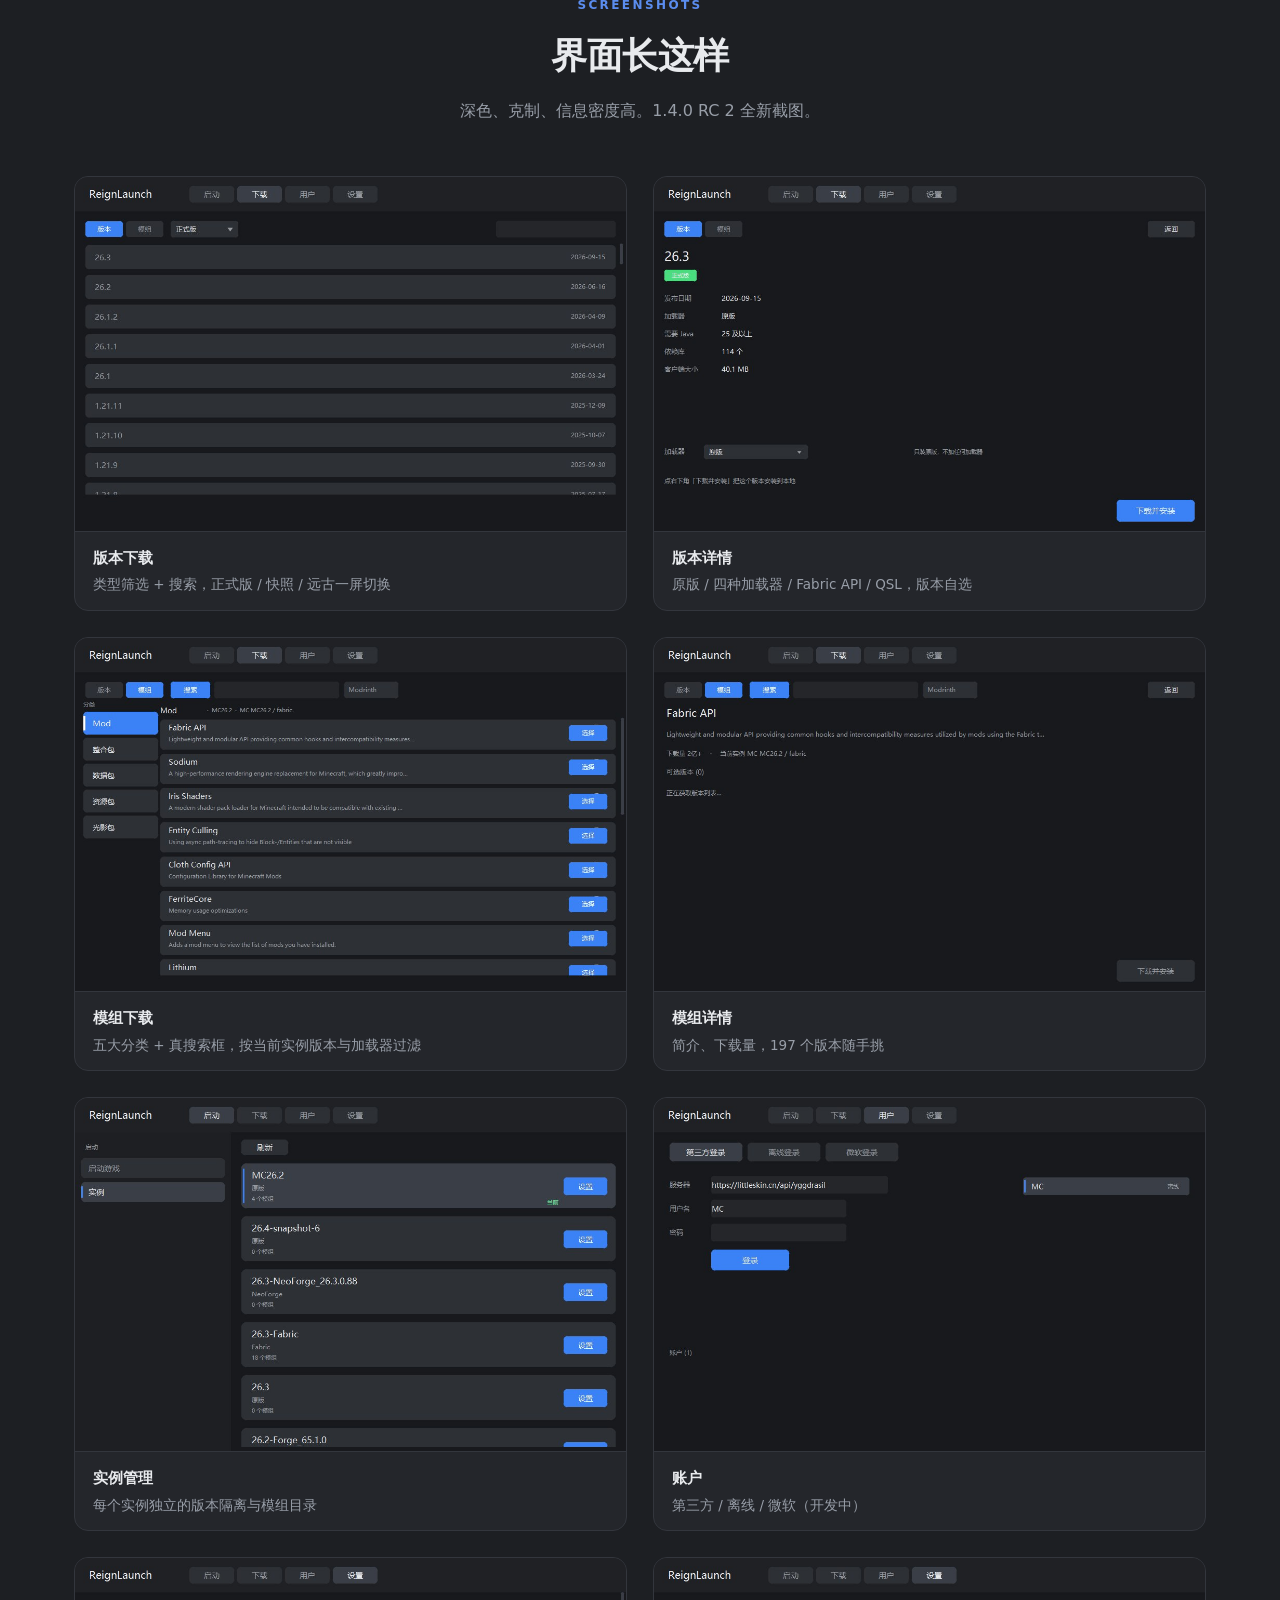
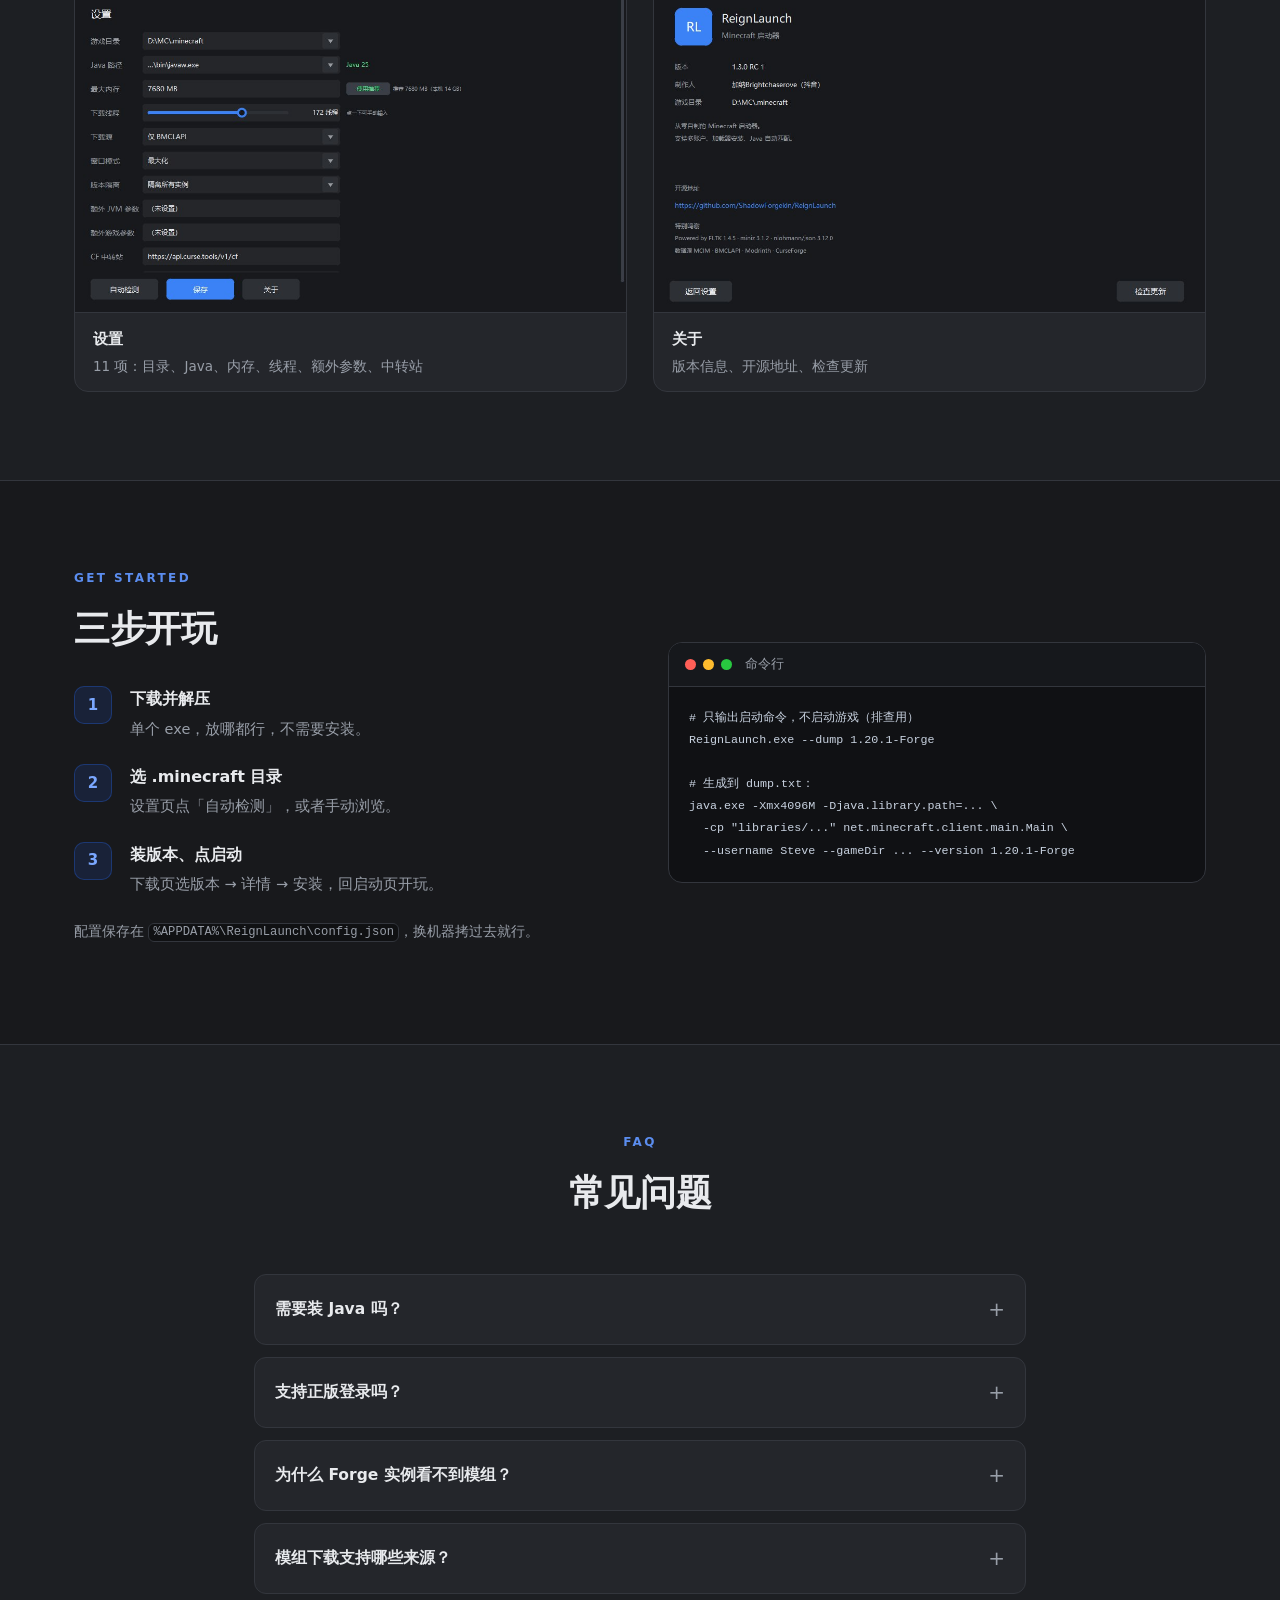
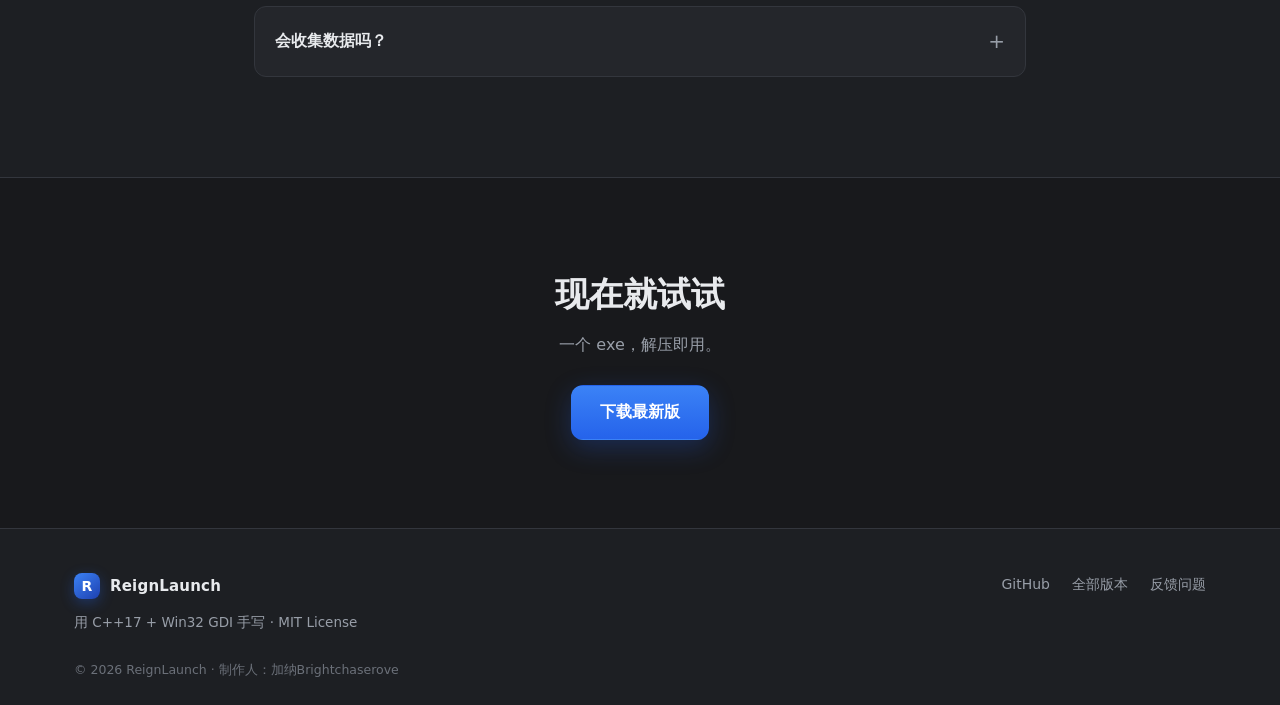
==== commit 613592a0: "docs: 更新 1.4.0 RC 2 说明（双源搜索、CurseForge 内置 Key）" ====
--- a/index.html
+++ b/index.html
@@ -1,264 +1,264 @@
-<!DOCTYPE html>
-<html lang="zh-CN">
-<head>
-<meta charset="UTF-8">
-<meta name="viewport" content="width=device-width, initial-scale=1.0">
-<title>ReignLaunch — 轻量级 Minecraft 启动器</title>
-<meta name="description" content="ReignLaunch 是用 C++17 + Win32 从零手写的 Minecraft 启动器：单文件、无运行时依赖，支持原版/加载器下载、模组下载与管理、多实例隔离。">
-<meta name="theme-color" content="#18191c">
-<meta property="og:title" content="ReignLaunch — 轻量级 Minecraft 启动器">
-<meta property="og:description" content="单文件 7MB，无运行时依赖。原版/Forge/Fabric/NeoForge/Quilt 一键安装，模组直接在启动器里下载。">
-<meta property="og:image" content="shots/ui_launch.jpg">
-<meta property="og:type" content="website">
-<link rel="icon" href="assets/favicon.svg" type="image/svg+xml">
-<link rel="stylesheet" href="assets/style.css">
-</head>
-<body>
-
-<header class="nav">
-  <div class="wrap nav-inner">
-    <a class="brand" href="#top">
-      <span class="brand-mark">R</span>
-      <span class="brand-text">ReignLaunch</span>
-    </a>
-    <nav class="nav-links">
-      <a href="#features">功能</a>
-      <a href="#shots">截图</a>
-      <a href="#start">快速开始</a>
-      <a href="#faq">常见问题</a>
-    </nav>
-    <a class="btn btn-ghost nav-github" href="https://github.com/ShadowForgekin/ReignLaunch" target="_blank" rel="noopener">GitHub</a>
-  </div>
-</header>
-
-<main id="top">
-
-  <!-- Hero -->
-  <section class="hero">
-    <div class="wrap hero-inner">
-      <div class="hero-copy">
-        <div class="pill"><span class="dot"></span> <span id="verTag">正在获取…</span> · <span id="verDate">版本来源 GitHub</span></div>
-        <h1>为 Minecraft 而生的<br><em>轻量启动器</em></h1>
-        <p class="lead">
-          用 C++17 + Win32 GDI 从零手写，不套壳、不打包 Electron。
-          一个 7MB 的 exe 就能装原版、装加载器、装模组、管实例。
-        </p>
-        <div class="cta">
-          <a class="btn btn-primary btn-lg" id="dlBtn" role="button" tabindex="0">
-            下载 Windows 版
-          </a>
-          <a class="btn btn-ghost btn-lg" href="https://github.com/ShadowForgekin/ReignLaunch" target="_blank" rel="noopener">
-            查看源码
-          </a>
-        </div>
-        <p class="meta" id="dlMeta">Windows 7 SP1 及以上 · 64 位 · 约 7MB</p>
-        <p class="released" id="dlDate">发布于 —</p>
-
-      </div>
-      <div class="hero-art">
-        <div class="shot-frame">
-          <img src="shots/ui_launch.jpg" alt="ReignLaunch 启动页" loading="eager">
-        </div>
-      </div>
-    </div>
-  </section>
-
-  <!-- 特性条 -->
-  <section class="strip">
-    <div class="wrap strip-inner">
-      <div class="stat"><b>7 MB</b><span>单文件免安装</span></div>
-      <div class="stat"><b>0</b><span>外部运行时依赖</span></div>
-      <div class="stat"><b>16</b><span>线程并发下载</span></div>
-      <div class="stat"><b>5</b><span>加载器与模组源</span></div>
-    </div>
-  </section>
-
-  <!-- 功能 -->
-  <section id="features" class="section">
-    <div class="wrap">
-      <header class="section-head">
-        <p class="eyebrow">FEATURES</p>
-        <h2>该有的都有，不该有的没有</h2>
-        <p class="sub">没有广告、没有捆绑、没有登录墙。装完就能玩。</p>
-      </header>
-
-      <div class="grid">
-        <article class="card">
-          <div class="ico">⛏️</div>
-          <h3>原版一键安装</h3>
-          <p>直连 Mojang 清单，按正式版 / 快照 / 远古版 / 愚人节分类，搜到即装。</p>
-        </article>
-        <article class="card">
-          <div class="ico">🧩</div>
-          <h3>五个加载器</h3>
-          <p>Forge、Fabric、NeoForge、Quilt 都能选具体版本；原版则完全不装加载器。</p>
-        </article>
-        <article class="card">
-          <div class="ico">📦</div>
-          <h3>模组下载</h3>
-          <p>启动器内搜索 Modrinth，选中版本直接装进对应实例的 mods 目录。</p>
-        </article>
-        <article class="card">
-          <div class="ico">🗂️</div>
-          <h3>实例隔离</h3>
-          <p>三档隔离策略，彻底解决「Forge 找不到 mods」的老问题。</p>
-        </article>
-        <article class="card">
-          <div class="ico">☕</div>
-          <h3>Java 自动匹配</h3>
-          <p>按版本 JSON 的 majorVersion 选 Java，优先最贴近的版本，不会拿 Java 8 开 1.21。</p>
-        </article>
-        <article class="card">
-          <div class="ico">🎭</div>
-          <h3>多账户 + 离线皮肤</h3>
-          <p>多账户切换，离线皮肤写进 CustomSkinLoader 目录，单人游戏也能看到自己的皮。</p>
-        </article>
-        <article class="card">
-          <div class="ico">🚀</div>
-          <h3>沉浸式启动</h3>
-          <p>启动画面叠在主窗口内，贴底进度条，等游戏窗口真正出现才算完成。</p>
-        </article>
-        <article class="card">
-          <div class="ico">🔄</div>
-          <h3>自动更新</h3>
-          <p>按发布时间判断新版本，下载失败自动切镜像加速。</p>
-        </article>
-      </div>
-    </div>
-  </section>
-
-  <!-- 截图 -->
-  <section id="shots" class="section section-alt">
-    <div class="wrap">
-      <header class="section-head">
-        <p class="eyebrow">SCREENSHOTS</p>
-        <h2>界面长这样</h2>
-        <p class="sub">深色、克制、信息密度高。1.3.0 RC 1 全新截图。</p>
-      </header>
-
-      <div class="shots">
-        <figure class="shot">
-          <img src="shots/ui_download.jpg" alt="版本下载列表" loading="lazy">
-          <figcaption><b>版本下载</b><span>类型筛选 + 搜索，正式版 / 快照 / 远古一屏切换</span></figcaption>
-        </figure>
-        <figure class="shot">
-          <img src="shots/ui_download_detail.jpg" alt="版本详情" loading="lazy">
-          <figcaption><b>版本详情</b><span>原版 / 四种加载器 / Fabric API / QSL，版本自选</span></figcaption>
-        </figure>
-        <figure class="shot">
-          <img src="shots/ui_download_mod.jpg" alt="模组下载" loading="lazy">
-          <figcaption><b>模组下载</b><span>五大分类 + 真搜索框，按当前实例版本与加载器过滤</span></figcaption>
-        </figure>
-        <figure class="shot">
-          <img src="shots/ui_mod_detail.jpg" alt="模组详情" loading="lazy">
-          <figcaption><b>模组详情</b><span>简介、下载量，197 个版本随手挑</span></figcaption>
-        </figure>
-        <figure class="shot">
-          <img src="shots/ui_instances.jpg" alt="实例管理" loading="lazy">
-          <figcaption><b>实例管理</b><span>每个实例独立的版本隔离与模组目录</span></figcaption>
-        </figure>
-        <figure class="shot">
-          <img src="shots/ui_user.jpg" alt="账户页" loading="lazy">
-          <figcaption><b>账户</b><span>第三方 / 离线 / 微软（开发中）</span></figcaption>
-        </figure>
-        <figure class="shot">
-          <img src="shots/ui_settings.jpg" alt="设置页" loading="lazy">
-          <figcaption><b>设置</b><span>11 项：目录、Java、内存、线程、额外参数、中转站</span></figcaption>
-        </figure>
-        <figure class="shot">
-          <img src="shots/ui_about.jpg" alt="关于页" loading="lazy">
-          <figcaption><b>关于</b><span>版本信息、开源地址、检查更新</span></figcaption>
-        </figure>
-      </div>
-      </div>
-    </div>
-  </section>
-
-  <!-- 快速开始 -->
-  <section id="start" class="section">
-    <div class="wrap start-grid">
-      <div>
-        <header class="section-head left">
-          <p class="eyebrow">GET STARTED</p>
-          <h2>三步开玩</h2>
-        </header>
-        <ol class="steps">
-          <li><b>下载并解压</b><span>单个 exe，放哪都行，不需要安装。</span></li>
-          <li><b>选 .minecraft 目录</b><span>设置页点「自动检测」，或者手动浏览。</span></li>
-          <li><b>装版本、点启动</b><span>下载页选版本 → 详情 → 安装，回启动页开玩。</span></li>
-        </ol>
-        <p class="note">配置保存在 <code>%APPDATA%\ReignLaunch\config.json</code>，换机器拷过去就行。</p>
-      </div>
-      <div class="code-card">
-        <div class="code-head"><span class="dot r"></span><span class="dot y"></span><span class="dot g"></span><em>命令行</em></div>
-        <pre><code># 只输出启动命令，不启动游戏（排查用）
-ReignLaunch.exe --dump 1.20.1-Forge
-
-# 生成到 dump.txt：
-java.exe -Xmx4096M -Djava.library.path=... \
-  -cp "libraries/..." net.minecraft.client.main.Main \
-  --username Steve --gameDir ... --version 1.20.1-Forge</code></pre>
-      </div>
-    </div>
-  </section>
-
-  <!-- FAQ -->
-  <section id="faq" class="section section-alt">
-    <div class="wrap narrow">
-      <header class="section-head">
-        <p class="eyebrow">FAQ</p>
-        <h2>常见问题</h2>
-      </header>
-
-      <details class="qa">
-        <summary>需要装 Java 吗？</summary>
-        <p>需要。启动器会按版本自动挑 Java，本机没有对应版本时会提示并给出 Adoptium 下载入口。</p>
-      </details>
-      <details class="qa">
-        <summary>支持正版登录吗？</summary>
-        <p>微软正版登录仍在开发中。目前支持离线账户和第三方 Yggdrasil（如 LittleSkin）。</p>
-      </details>
-      <details class="qa">
-        <summary>为什么 Forge 实例看不到模组？</summary>
-        <p>这是版本隔离问题。设置页把隔离策略改成「隔离所有实例」，模组就会被放到 <code>versions/&lt;实例&gt;/mods</code>，Forge 才读得到。</p>
-      </details>
-      <details class="qa">
-        <summary>模组下载为什么只有 Modrinth？</summary>
-        <p>CurseForge 官方接口需要 API Key。可以在 <code>config.json</code> 里填 <code>cfApiKey</code>，或填 <code>cfProxy</code> 指向自己的中转站。</p>
-      </details>
-      <details class="qa">
-        <summary>会收集数据吗？</summary>
-        <p>不会。启动器只在你主动检查更新和下载时访问网络，没有遥测。</p>
-      </details>
-    </div>
-  </section>
-
-  <!-- 底部 CTA -->
-  <section class="final">
-    <div class="wrap final-inner">
-      <h2>现在就试试</h2>
-      <p>一个 exe，解压即用。</p>
-      <a class="btn btn-primary btn-lg" id="dlBtn2" role="button" tabindex="0">下载最新版</a>
-    </div>
-  </section>
-
-</main>
-
-<footer class="foot">
-  <div class="wrap foot-inner">
-    <div>
-      <div class="brand small"><span class="brand-mark">R</span><span class="brand-text">ReignLaunch</span></div>
-      <p class="foot-note">用 C++17 + Win32 GDI 手写 · MIT License</p>
-    </div>
-    <div class="foot-links">
-      <a href="https://github.com/ShadowForgekin/ReignLaunch" target="_blank" rel="noopener">GitHub</a>
-      <a href="https://github.com/ShadowForgekin/ReignLaunch/releases" target="_blank" rel="noopener">全部版本</a>
-      <a href="https://github.com/ShadowForgekin/ReignLaunch/issues" target="_blank" rel="noopener">反馈问题</a>
-    </div>
-  </div>
-  <div class="wrap"><p class="copy">© <span id="year"></span> ReignLaunch · 制作人：加纳Brightchaserove</p></div>
-</footer>
-
-<script src="assets/app.js" defer></script>
-</body>
-</html>
+<!DOCTYPE html>
+<html lang="zh-CN">
+<head>
+<meta charset="UTF-8">
+<meta name="viewport" content="width=device-width, initial-scale=1.0">
+<title>ReignLaunch — 轻量级 Minecraft 启动器</title>
+<meta name="description" content="ReignLaunch 是用 C++17 + Win32 从零手写的 Minecraft 启动器：单文件、无运行时依赖，支持原版/加载器下载、模组下载与管理、多实例隔离。">
+<meta name="theme-color" content="#18191c">
+<meta property="og:title" content="ReignLaunch — 轻量级 Minecraft 启动器">
+<meta property="og:description" content="单文件 7MB，无运行时依赖。原版/Forge/Fabric/NeoForge/Quilt 一键安装，模组直接在启动器里下载。">
+<meta property="og:image" content="shots/ui_launch.jpg">
+<meta property="og:type" content="website">
+<link rel="icon" href="assets/favicon.svg" type="image/svg+xml">
+<link rel="stylesheet" href="assets/style.css">
+</head>
+<body>
+
+<header class="nav">
+  <div class="wrap nav-inner">
+    <a class="brand" href="#top">
+      <span class="brand-mark">R</span>
+      <span class="brand-text">ReignLaunch</span>
+    </a>
+    <nav class="nav-links">
+      <a href="#features">功能</a>
+      <a href="#shots">截图</a>
+      <a href="#start">快速开始</a>
+      <a href="#faq">常见问题</a>
+    </nav>
+    <a class="btn btn-ghost nav-github" href="https://github.com/ShadowForgekin/ReignLaunch" target="_blank" rel="noopener">GitHub</a>
+  </div>
+</header>
+
+<main id="top">
+
+  <!-- Hero -->
+  <section class="hero">
+    <div class="wrap hero-inner">
+      <div class="hero-copy">
+        <div class="pill"><span class="dot"></span> <span id="verTag">正在获取…</span> · <span id="verDate">版本来源 GitHub</span></div>
+        <h1>为 Minecraft 而生的<br><em>轻量启动器</em></h1>
+        <p class="lead">
+          用 C++17 + Win32 GDI 从零手写，不套壳、不打包 Electron。
+          一个 7MB 的 exe 就能装原版、装加载器、装模组、管实例。
+        </p>
+        <div class="cta">
+          <a class="btn btn-primary btn-lg" id="dlBtn" role="button" tabindex="0">
+            下载 Windows 版
+          </a>
+          <a class="btn btn-ghost btn-lg" href="https://github.com/ShadowForgekin/ReignLaunch" target="_blank" rel="noopener">
+            查看源码
+          </a>
+        </div>
+        <p class="meta" id="dlMeta">Windows 7 SP1 及以上 · 64 位 · 约 7MB</p>
+        <p class="released" id="dlDate">发布于 —</p>
+
+      </div>
+      <div class="hero-art">
+        <div class="shot-frame">
+          <img src="shots/ui_launch.jpg" alt="ReignLaunch 启动页" loading="eager">
+        </div>
+      </div>
+    </div>
+  </section>
+
+  <!-- 特性条 -->
+  <section class="strip">
+    <div class="wrap strip-inner">
+      <div class="stat"><b>7 MB</b><span>单文件免安装</span></div>
+      <div class="stat"><b>0</b><span>外部运行时依赖</span></div>
+      <div class="stat"><b>16</b><span>线程并发下载</span></div>
+      <div class="stat"><b>5</b><span>加载器与模组源</span></div>
+    </div>
+  </section>
+
+  <!-- 功能 -->
+  <section id="features" class="section">
+    <div class="wrap">
+      <header class="section-head">
+        <p class="eyebrow">FEATURES</p>
+        <h2>该有的都有，不该有的没有</h2>
+        <p class="sub">没有广告、没有捆绑、没有登录墙。装完就能玩。</p>
+      </header>
+
+      <div class="grid">
+        <article class="card">
+          <div class="ico">⛏️</div>
+          <h3>原版一键安装</h3>
+          <p>直连 Mojang 清单，按正式版 / 快照 / 远古版 / 愚人节分类，搜到即装。</p>
+        </article>
+        <article class="card">
+          <div class="ico">🧩</div>
+          <h3>五个加载器</h3>
+          <p>Forge、Fabric、NeoForge、Quilt 都能选具体版本；原版则完全不装加载器。</p>
+        </article>
+        <article class="card">
+          <div class="ico">📦</div>
+          <h3>模组下载</h3>
+          <p>Modrinth 与 CurseForge 双源搜索，一键切换或「全部」同时查，选中版本直接装进实例的 mods 目录。</p>
+        </article>
+        <article class="card">
+          <div class="ico">🗂️</div>
+          <h3>实例隔离</h3>
+          <p>三档隔离策略，彻底解决「Forge 找不到 mods」的老问题。</p>
+        </article>
+        <article class="card">
+          <div class="ico">☕</div>
+          <h3>Java 自动匹配</h3>
+          <p>按版本 JSON 的 majorVersion 选 Java，优先最贴近的版本，不会拿 Java 8 开 1.21。</p>
+        </article>
+        <article class="card">
+          <div class="ico">🎭</div>
+          <h3>多账户 + 离线皮肤</h3>
+          <p>多账户切换，离线皮肤写进 CustomSkinLoader 目录，单人游戏也能看到自己的皮。</p>
+        </article>
+        <article class="card">
+          <div class="ico">🚀</div>
+          <h3>沉浸式启动</h3>
+          <p>启动画面叠在主窗口内，贴底进度条，等游戏窗口真正出现才算完成。</p>
+        </article>
+        <article class="card">
+          <div class="ico">🔄</div>
+          <h3>自动更新</h3>
+          <p>按发布时间判断新版本，下载失败自动切镜像加速。</p>
+        </article>
+      </div>
+    </div>
+  </section>
+
+  <!-- 截图 -->
+  <section id="shots" class="section section-alt">
+    <div class="wrap">
+      <header class="section-head">
+        <p class="eyebrow">SCREENSHOTS</p>
+        <h2>界面长这样</h2>
+        <p class="sub">深色、克制、信息密度高。1.4.0 RC 2 全新截图。</p>
+      </header>
+
+      <div class="shots">
+        <figure class="shot">
+          <img src="shots/ui_download.jpg" alt="版本下载列表" loading="lazy">
+          <figcaption><b>版本下载</b><span>类型筛选 + 搜索，正式版 / 快照 / 远古一屏切换</span></figcaption>
+        </figure>
+        <figure class="shot">
+          <img src="shots/ui_download_detail.jpg" alt="版本详情" loading="lazy">
+          <figcaption><b>版本详情</b><span>原版 / 四种加载器 / Fabric API / QSL，版本自选</span></figcaption>
+        </figure>
+        <figure class="shot">
+          <img src="shots/ui_download_mod.jpg" alt="模组下载" loading="lazy">
+          <figcaption><b>模组下载</b><span>五大分类 + 真搜索框，按当前实例版本与加载器过滤</span></figcaption>
+        </figure>
+        <figure class="shot">
+          <img src="shots/ui_mod_detail.jpg" alt="模组详情" loading="lazy">
+          <figcaption><b>模组详情</b><span>简介、下载量，197 个版本随手挑</span></figcaption>
+        </figure>
+        <figure class="shot">
+          <img src="shots/ui_instances.jpg" alt="实例管理" loading="lazy">
+          <figcaption><b>实例管理</b><span>每个实例独立的版本隔离与模组目录</span></figcaption>
+        </figure>
+        <figure class="shot">
+          <img src="shots/ui_user.jpg" alt="账户页" loading="lazy">
+          <figcaption><b>账户</b><span>第三方 / 离线 / 微软（开发中）</span></figcaption>
+        </figure>
+        <figure class="shot">
+          <img src="shots/ui_settings.jpg" alt="设置页" loading="lazy">
+          <figcaption><b>设置</b><span>11 项：目录、Java、内存、线程、额外参数、中转站</span></figcaption>
+        </figure>
+        <figure class="shot">
+          <img src="shots/ui_about.jpg" alt="关于页" loading="lazy">
+          <figcaption><b>关于</b><span>版本信息、开源地址、检查更新</span></figcaption>
+        </figure>
+      </div>
+      </div>
+    </div>
+  </section>
+
+  <!-- 快速开始 -->
+  <section id="start" class="section">
+    <div class="wrap start-grid">
+      <div>
+        <header class="section-head left">
+          <p class="eyebrow">GET STARTED</p>
+          <h2>三步开玩</h2>
+        </header>
+        <ol class="steps">
+          <li><b>下载并解压</b><span>单个 exe，放哪都行，不需要安装。</span></li>
+          <li><b>选 .minecraft 目录</b><span>设置页点「自动检测」，或者手动浏览。</span></li>
+          <li><b>装版本、点启动</b><span>下载页选版本 → 详情 → 安装，回启动页开玩。</span></li>
+        </ol>
+        <p class="note">配置保存在 <code>%APPDATA%\ReignLaunch\config.json</code>，换机器拷过去就行。</p>
+      </div>
+      <div class="code-card">
+        <div class="code-head"><span class="dot r"></span><span class="dot y"></span><span class="dot g"></span><em>命令行</em></div>
+        <pre><code># 只输出启动命令，不启动游戏（排查用）
+ReignLaunch.exe --dump 1.20.1-Forge
+
+# 生成到 dump.txt：
+java.exe -Xmx4096M -Djava.library.path=... \
+  -cp "libraries/..." net.minecraft.client.main.Main \
+  --username Steve --gameDir ... --version 1.20.1-Forge</code></pre>
+      </div>
+    </div>
+  </section>
+
+  <!-- FAQ -->
+  <section id="faq" class="section section-alt">
+    <div class="wrap narrow">
+      <header class="section-head">
+        <p class="eyebrow">FAQ</p>
+        <h2>常见问题</h2>
+      </header>
+
+      <details class="qa">
+        <summary>需要装 Java 吗？</summary>
+        <p>需要。启动器会按版本自动挑 Java，本机没有对应版本时会提示并给出 Adoptium 下载入口。</p>
+      </details>
+      <details class="qa">
+        <summary>支持正版登录吗？</summary>
+        <p>微软正版登录仍在开发中。目前支持离线账户和第三方 Yggdrasil（如 LittleSkin）。</p>
+      </details>
+      <details class="qa">
+        <summary>为什么 Forge 实例看不到模组？</summary>
+        <p>这是版本隔离问题。设置页把隔离策略改成「隔离所有实例」，模组就会被放到 <code>versions/&lt;实例&gt;/mods</code>，Forge 才读得到。</p>
+      </details>
+      <details class="qa">
+        <summary>模组下载支持哪些来源？</summary>
+        <p>支持 <b>Modrinth</b> 和 <b>CurseForge</b> 两个源。模组页右上角的下拉可选择「全部 / Modrinth / CurseForge」——「全部」会同时查询两个源并按 slug 去重。CurseForge 已内置 API Key，开箱即用，无需配置。</p>
+      </details>
+      <details class="qa">
+        <summary>会收集数据吗？</summary>
+        <p>不会。启动器只在你主动检查更新和下载时访问网络，没有遥测。</p>
+      </details>
+    </div>
+  </section>
+
+  <!-- 底部 CTA -->
+  <section class="final">
+    <div class="wrap final-inner">
+      <h2>现在就试试</h2>
+      <p>一个 exe，解压即用。</p>
+      <a class="btn btn-primary btn-lg" id="dlBtn2" role="button" tabindex="0">下载最新版</a>
+    </div>
+  </section>
+
+</main>
+
+<footer class="foot">
+  <div class="wrap foot-inner">
+    <div>
+      <div class="brand small"><span class="brand-mark">R</span><span class="brand-text">ReignLaunch</span></div>
+      <p class="foot-note">用 C++17 + Win32 GDI 手写 · MIT License</p>
+    </div>
+    <div class="foot-links">
+      <a href="https://github.com/ShadowForgekin/ReignLaunch" target="_blank" rel="noopener">GitHub</a>
+      <a href="https://github.com/ShadowForgekin/ReignLaunch/releases" target="_blank" rel="noopener">全部版本</a>
+      <a href="https://github.com/ShadowForgekin/ReignLaunch/issues" target="_blank" rel="noopener">反馈问题</a>
+    </div>
+  </div>
+  <div class="wrap"><p class="copy">© <span id="year"></span> ReignLaunch · 制作人：加纳Brightchaserove</p></div>
+</footer>
+
+<script src="assets/app.js" defer></script>
+</body>
+</html>
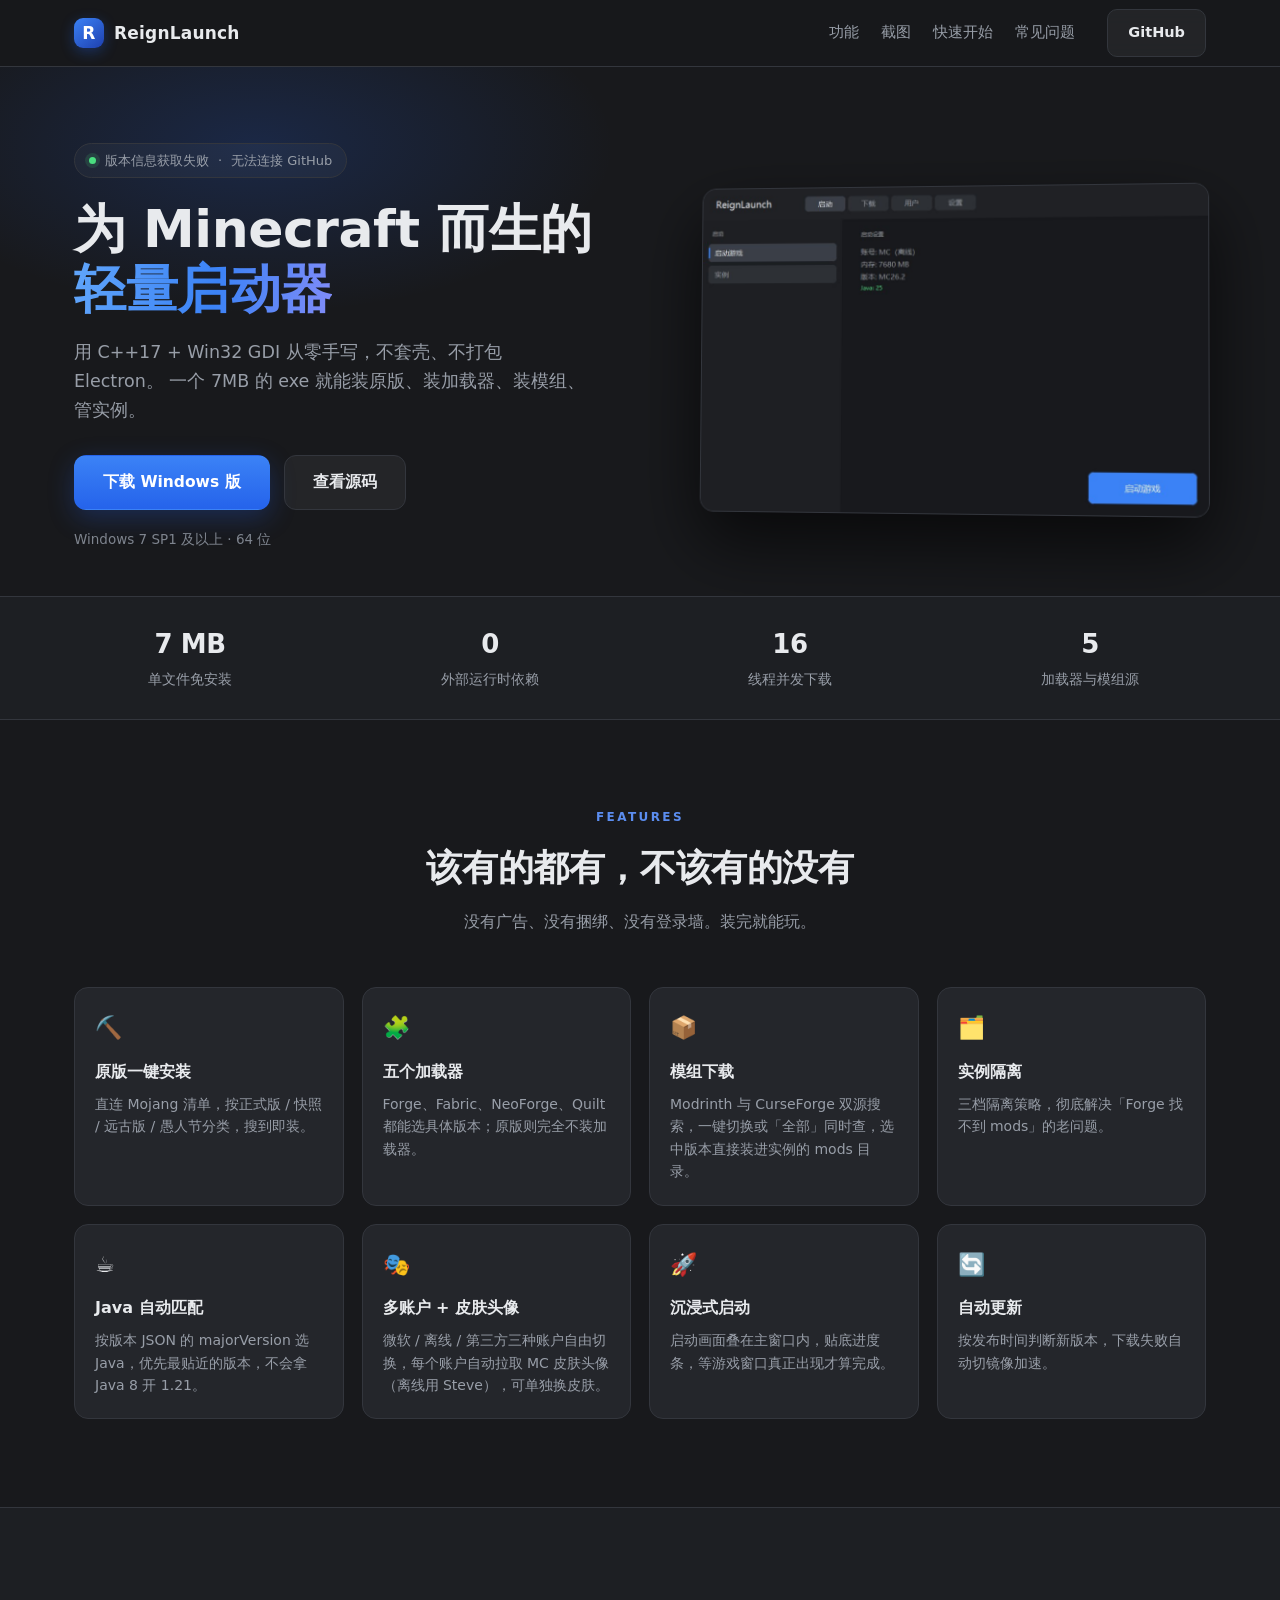
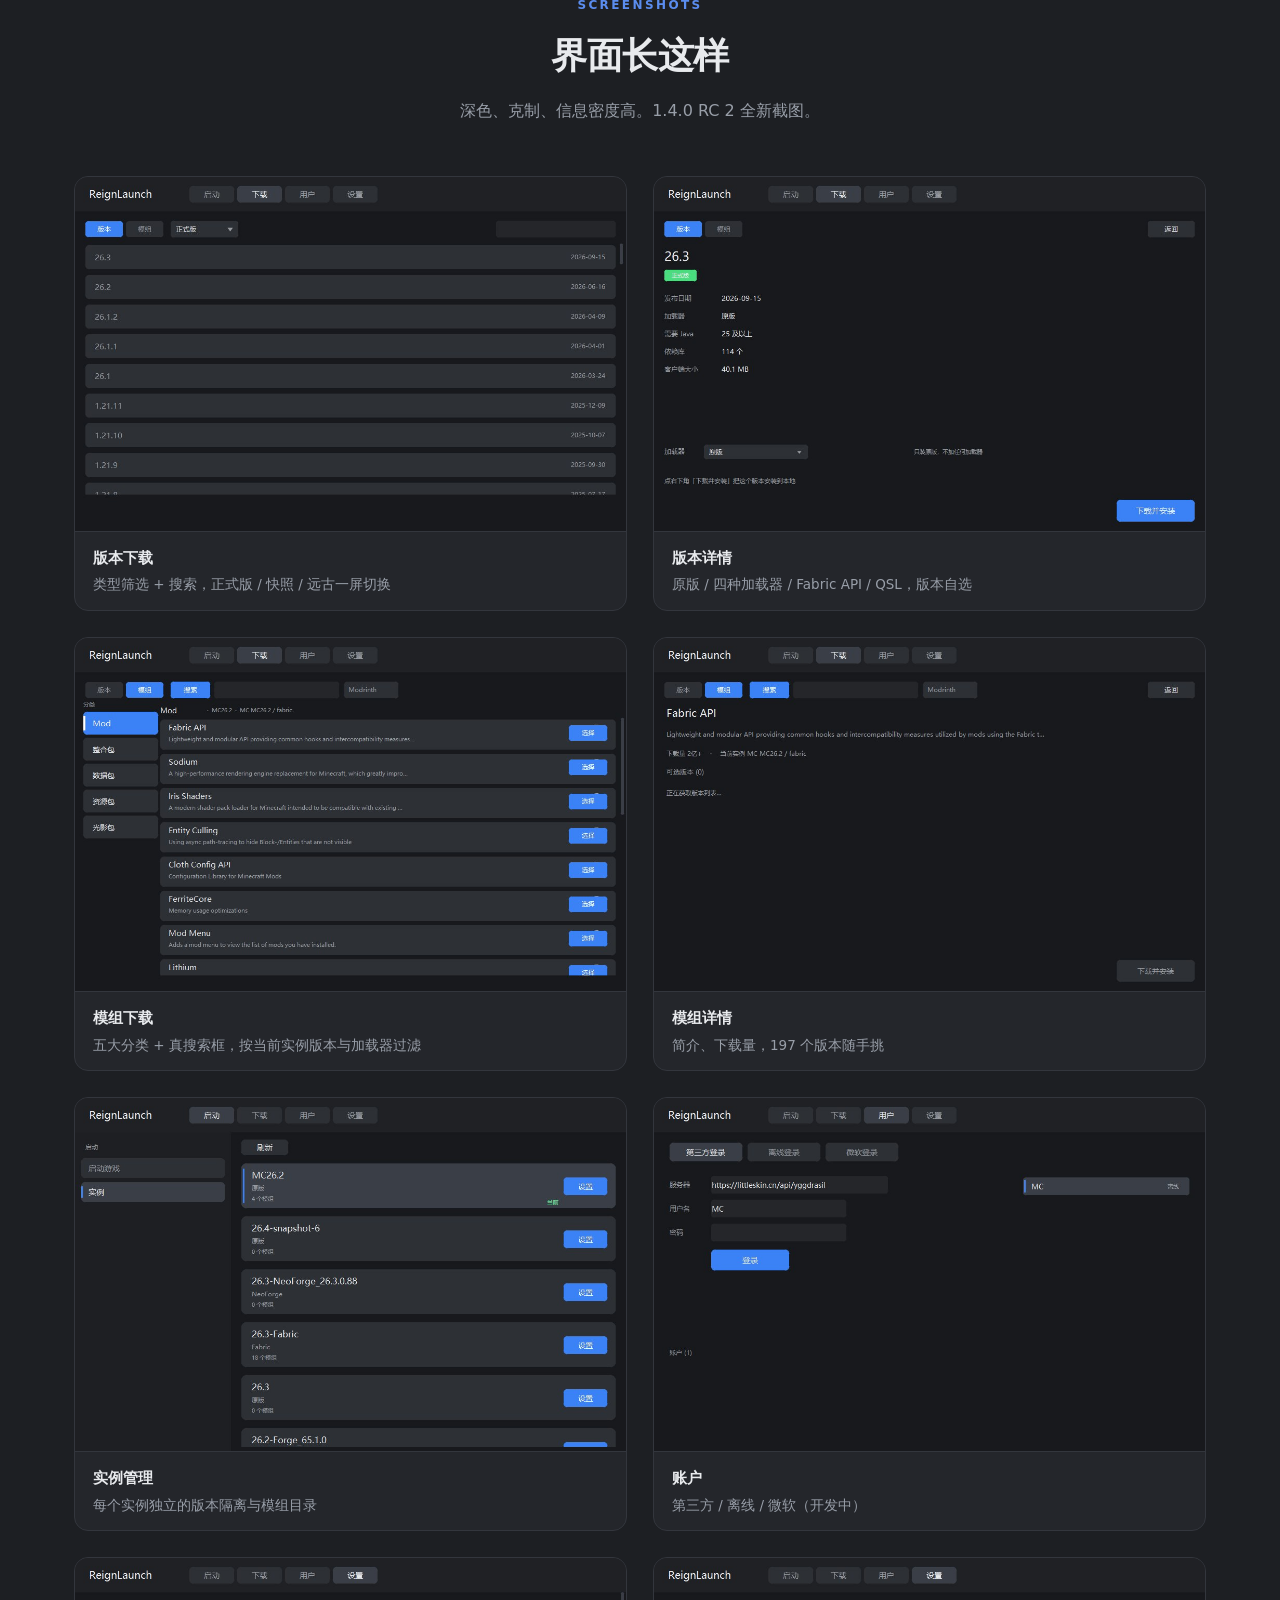
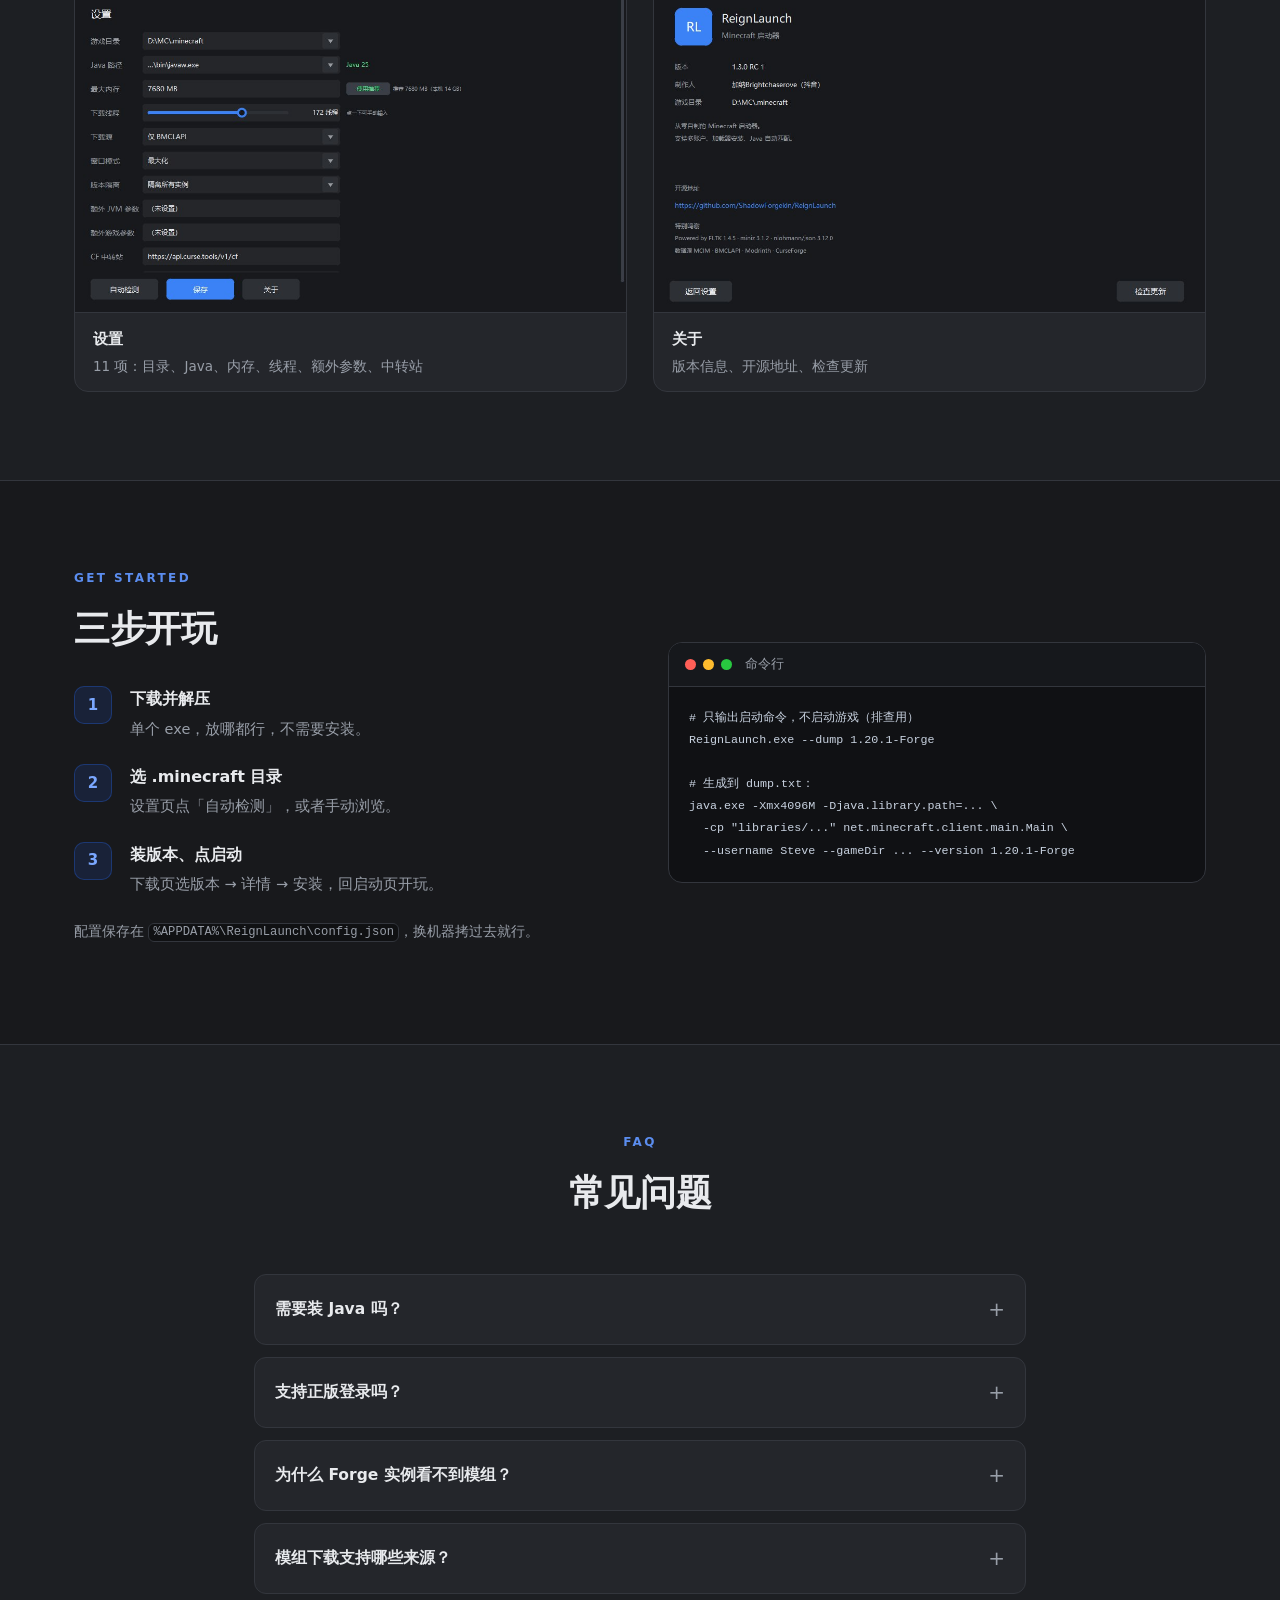
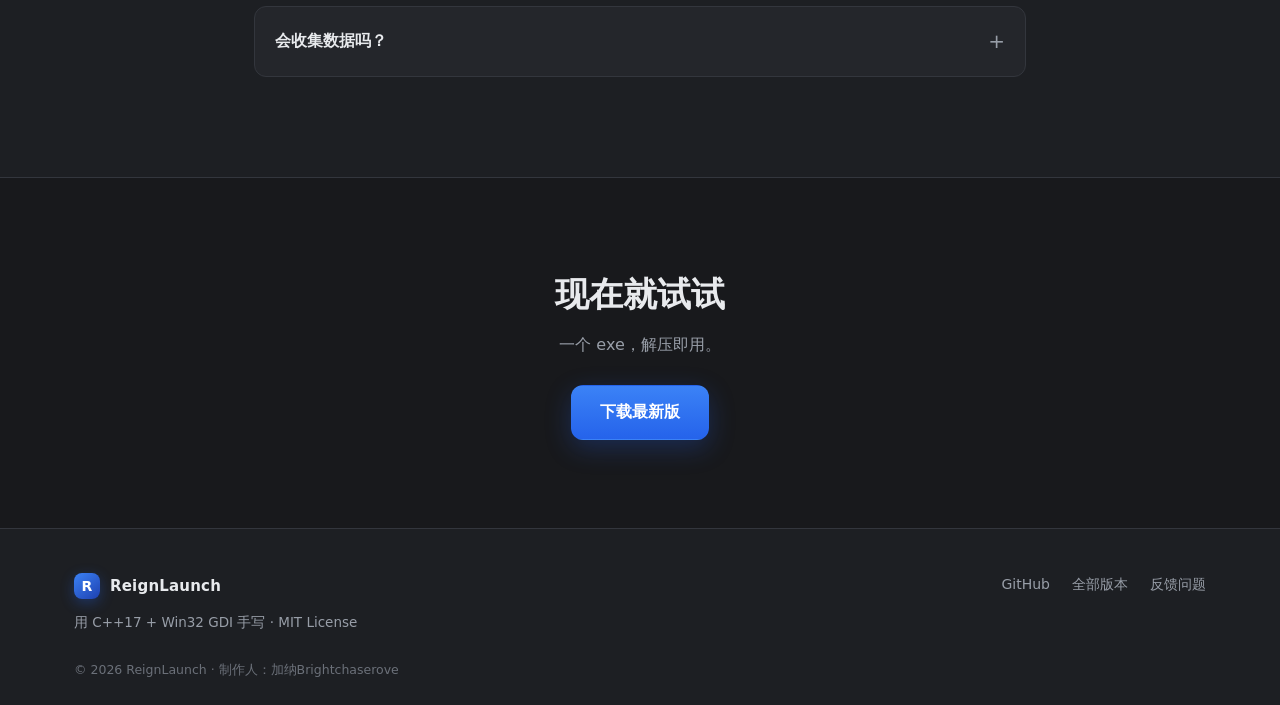
==== commit 9eb77afe: "docs: 更正正版登录 FAQ（已支持微软登录），更新账户卡片描述" ====
--- a/index.html
+++ b/index.html
@@ -110,8 +110,8 @@
         </article>
         <article class="card">
           <div class="ico">🎭</div>
-          <h3>多账户 + 离线皮肤</h3>
-          <p>多账户切换，离线皮肤写进 CustomSkinLoader 目录，单人游戏也能看到自己的皮。</p>
+          <h3>多账户 + 皮肤头像</h3>
+          <p>微软 / 离线 / 第三方三种账户自由切换，每个账户自动拉取 MC 皮肤头像（离线用 Steve），可单独换皮肤。</p>
         </article>
         <article class="card">
           <div class="ico">🚀</div>
@@ -216,7 +216,7 @@
       </details>
       <details class="qa">
         <summary>支持正版登录吗？</summary>
-        <p>微软正版登录仍在开发中。目前支持离线账户和第三方 Yggdrasil（如 LittleSkin）。</p>
+        <p>支持。三种登录方式：<b>微软正版</b>（设备码授权，打开浏览器输码即可）、<b>离线账户</b>（只填玩家名）、<b>第三方 Yggdrasil</b>（如 LittleSkin，填服务器地址、用户名和密码）。登录后账户会保存在列表里，可随时切换，也能给每个账户单独换皮肤。</p>
       </details>
       <details class="qa">
         <summary>为什么 Forge 实例看不到模组？</summary>
